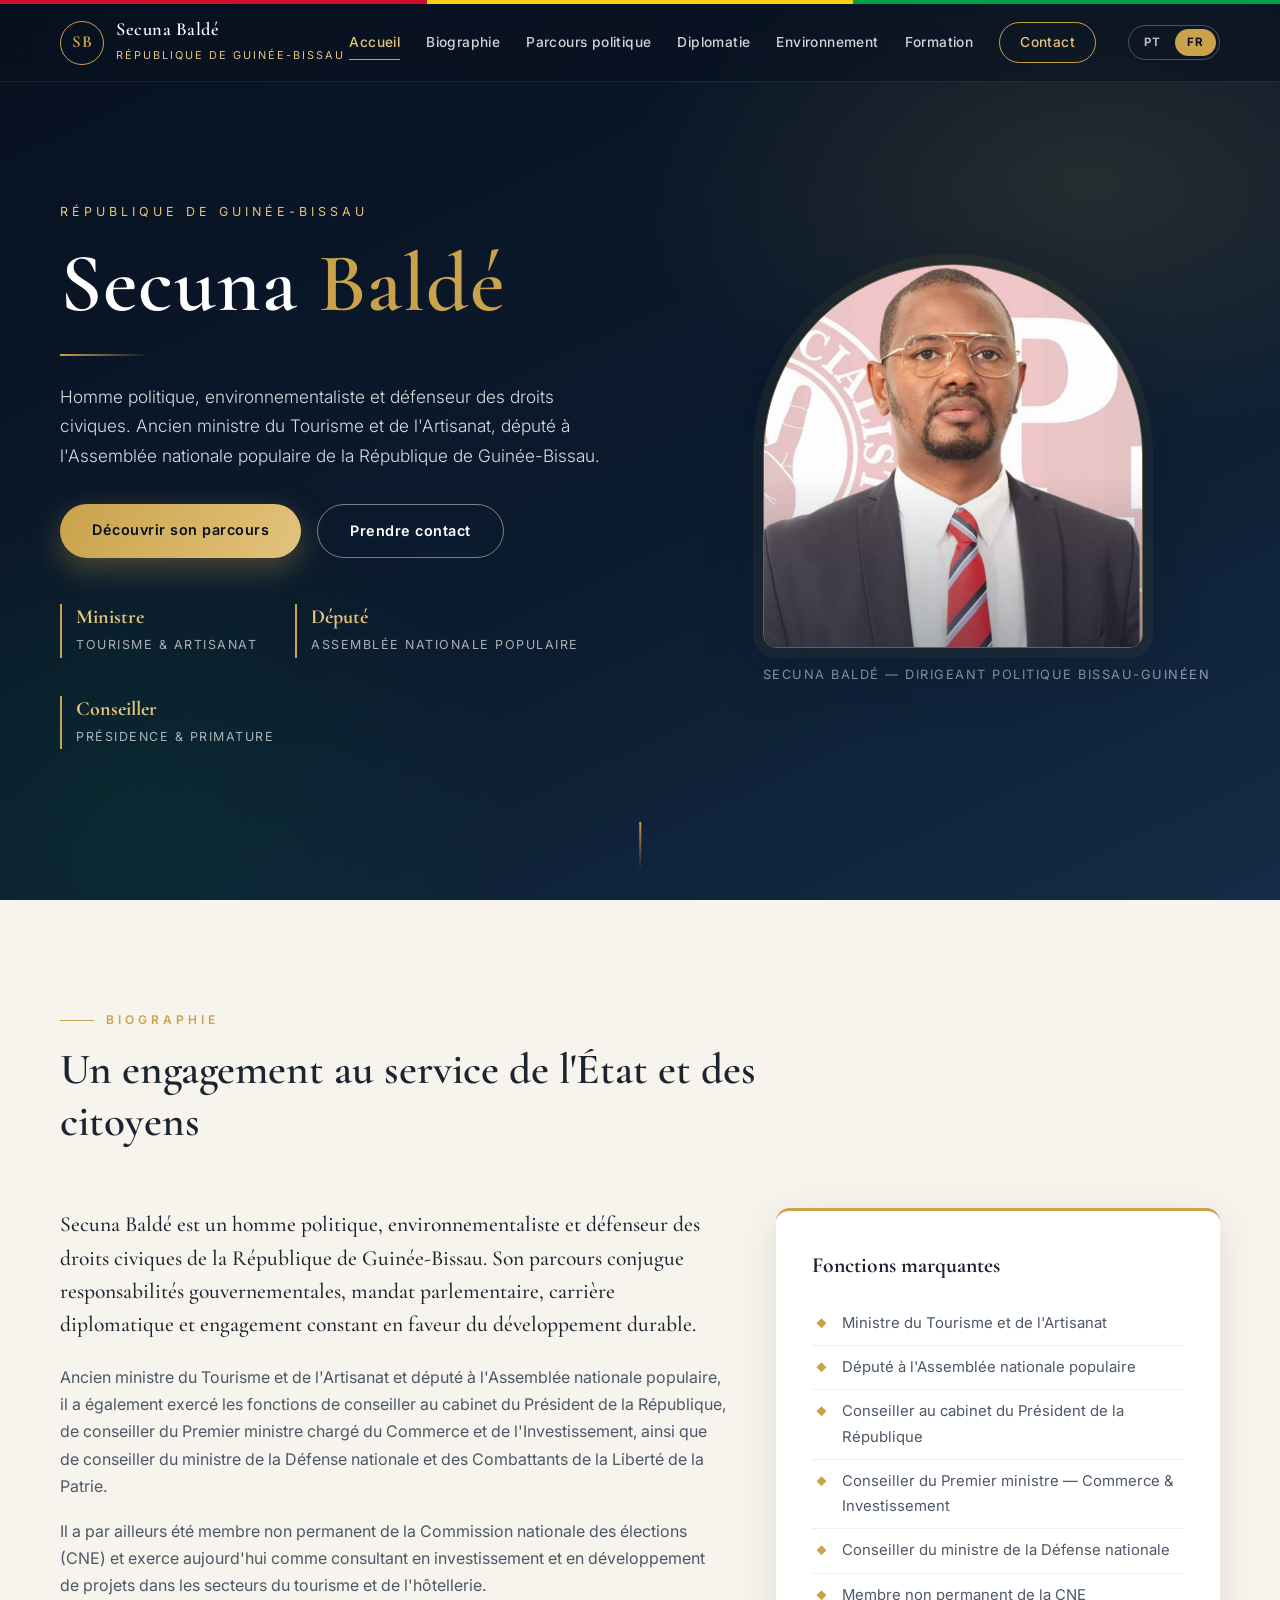
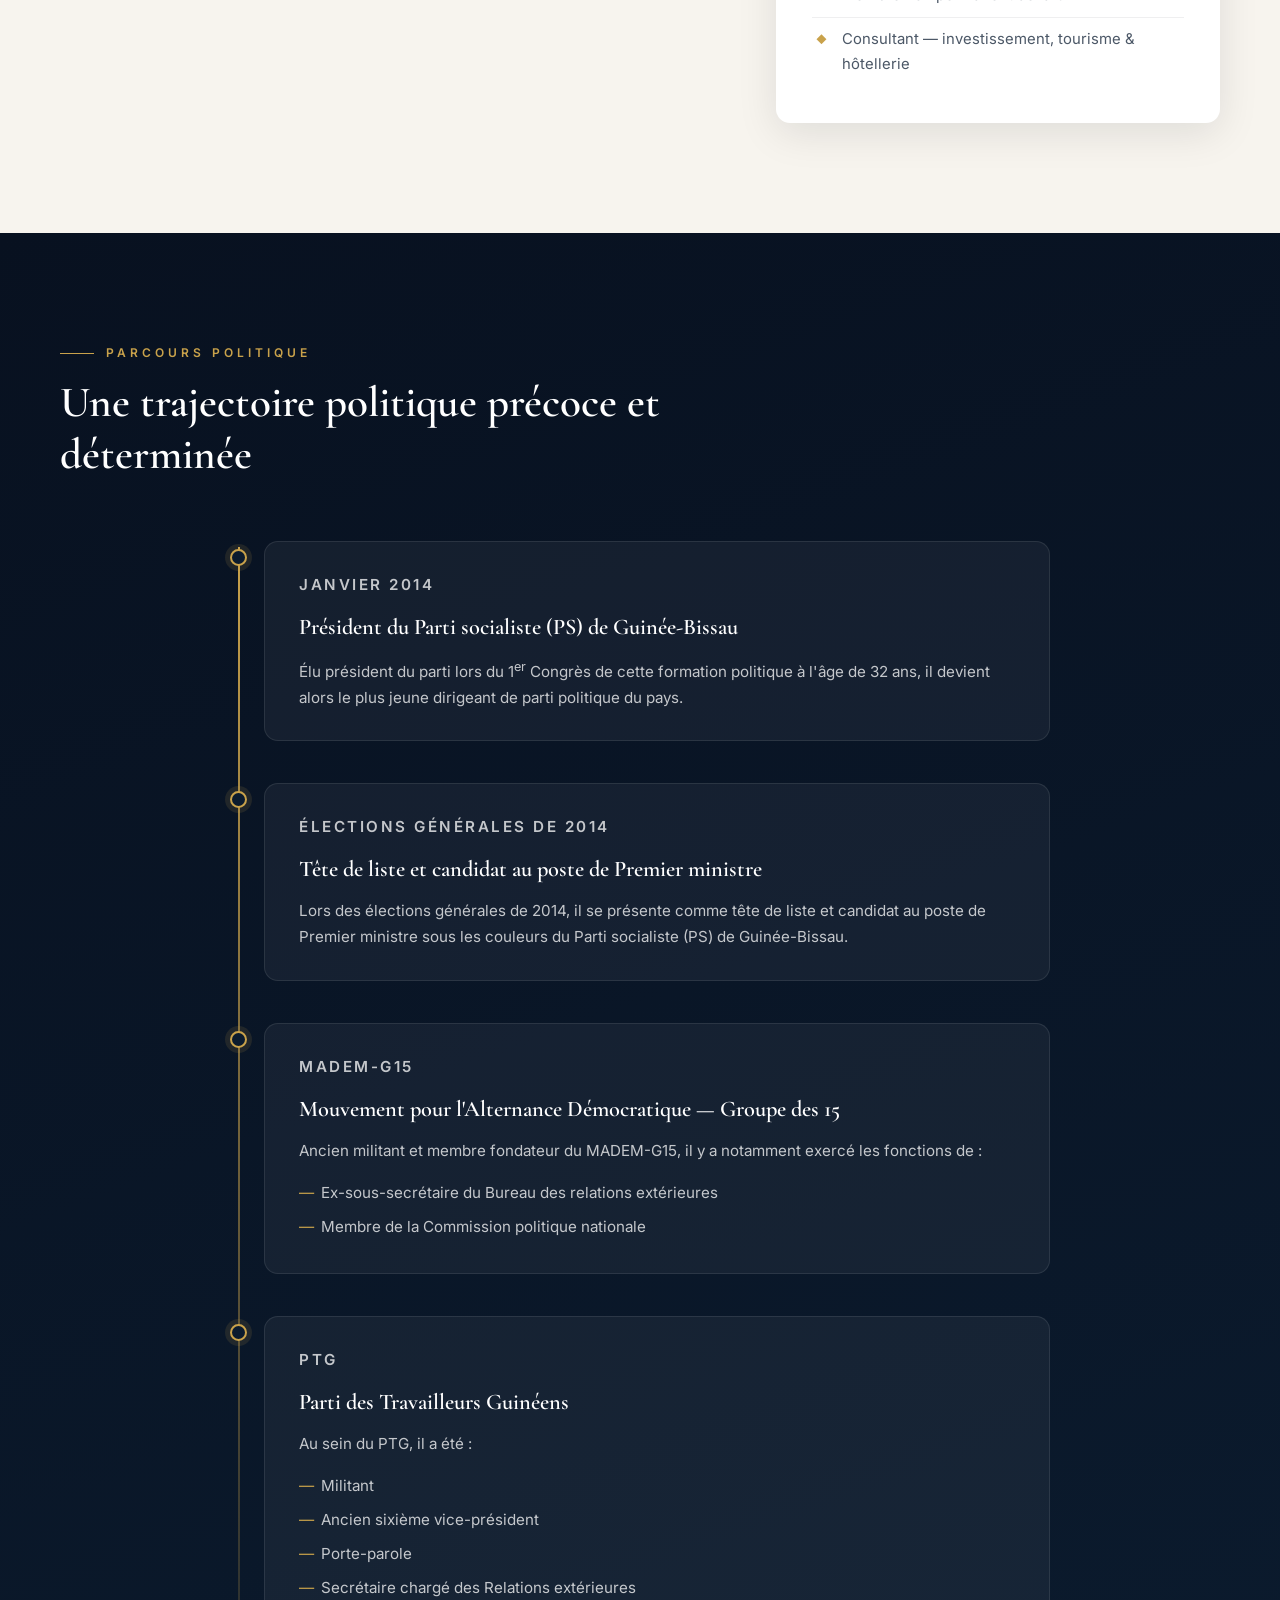
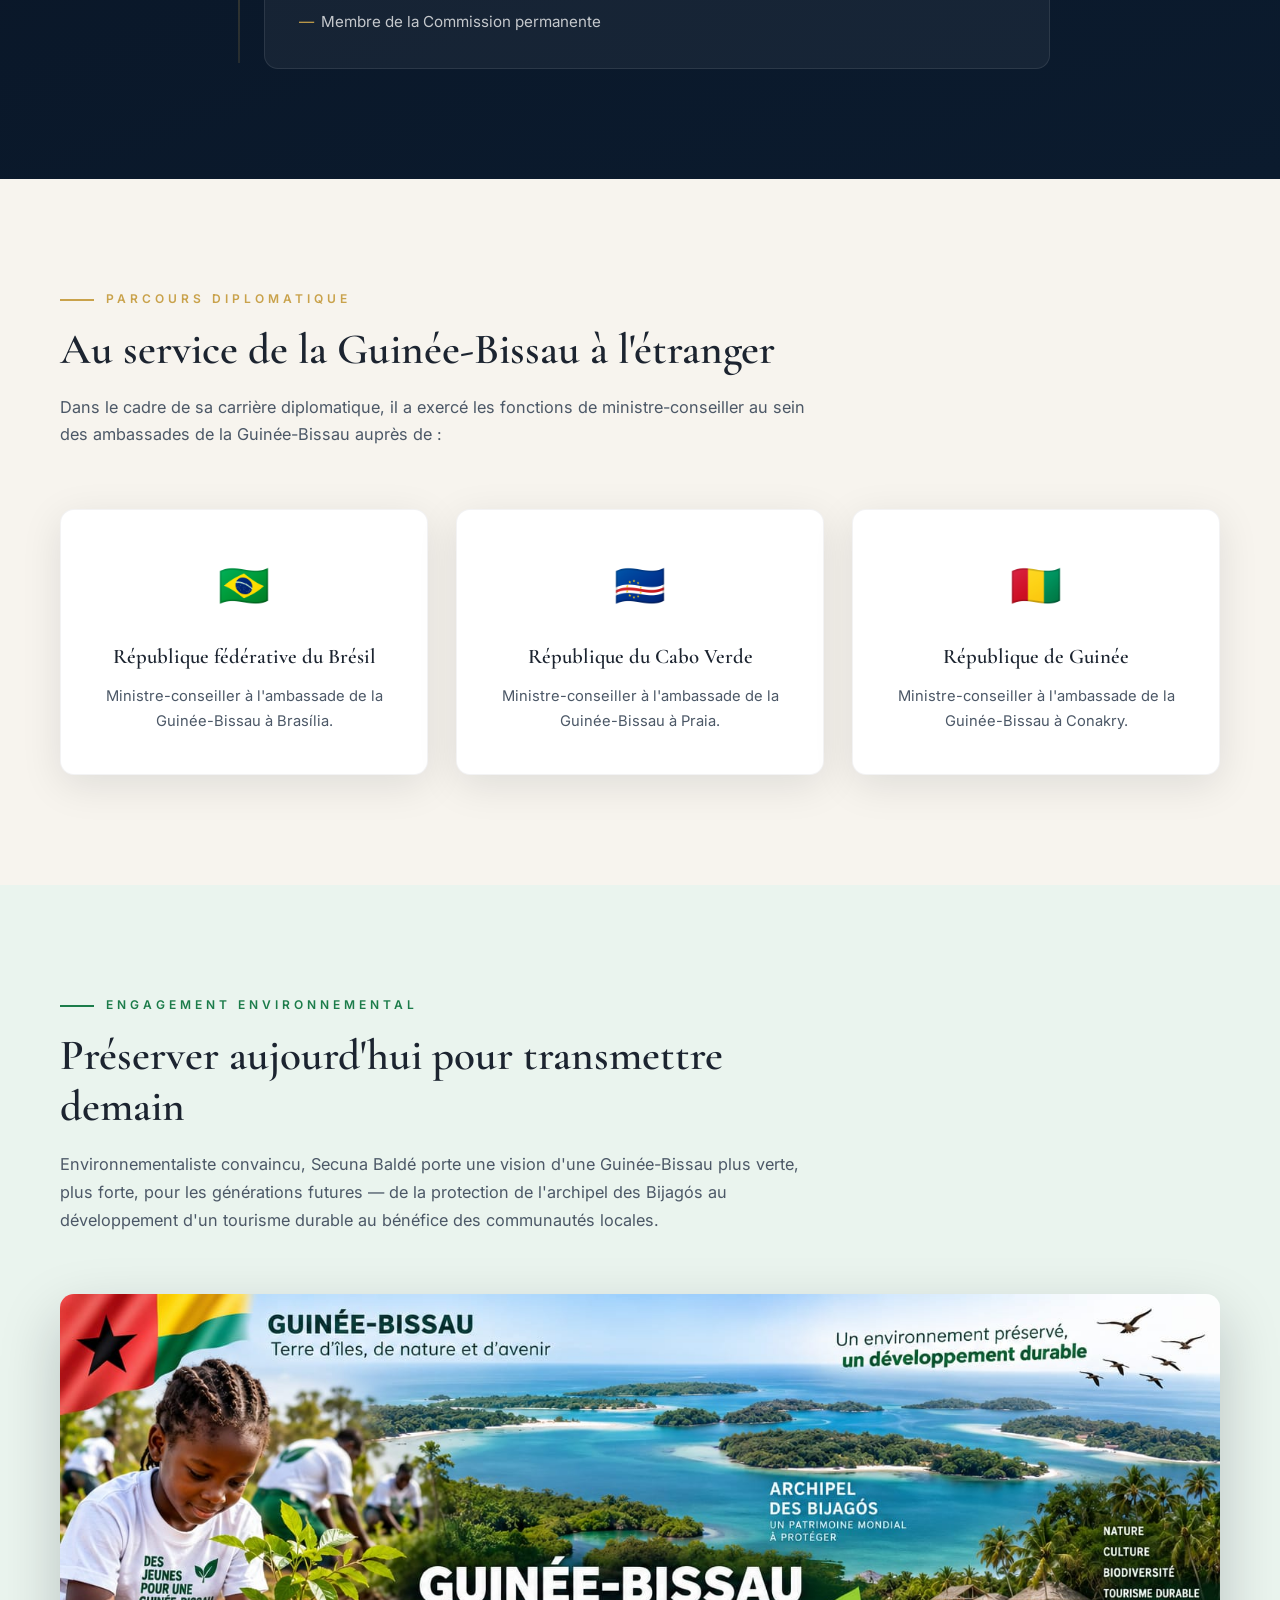
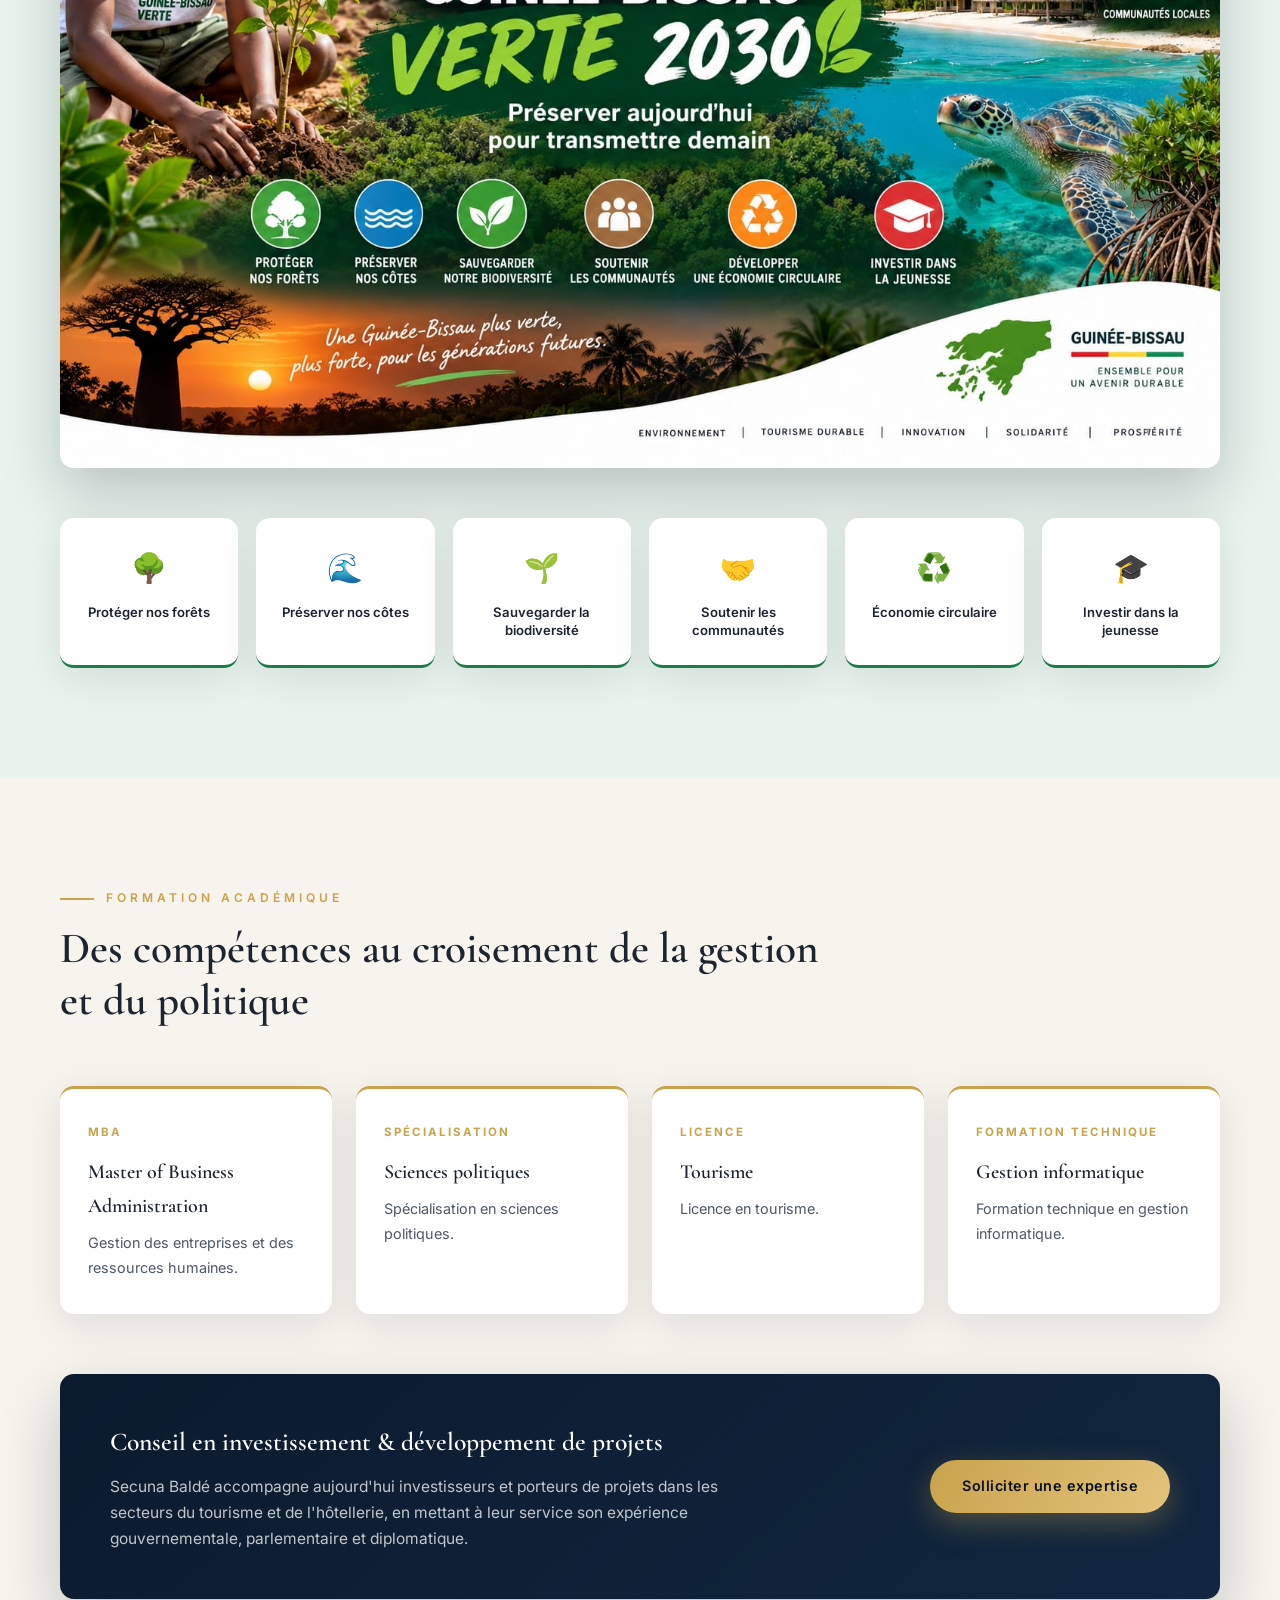
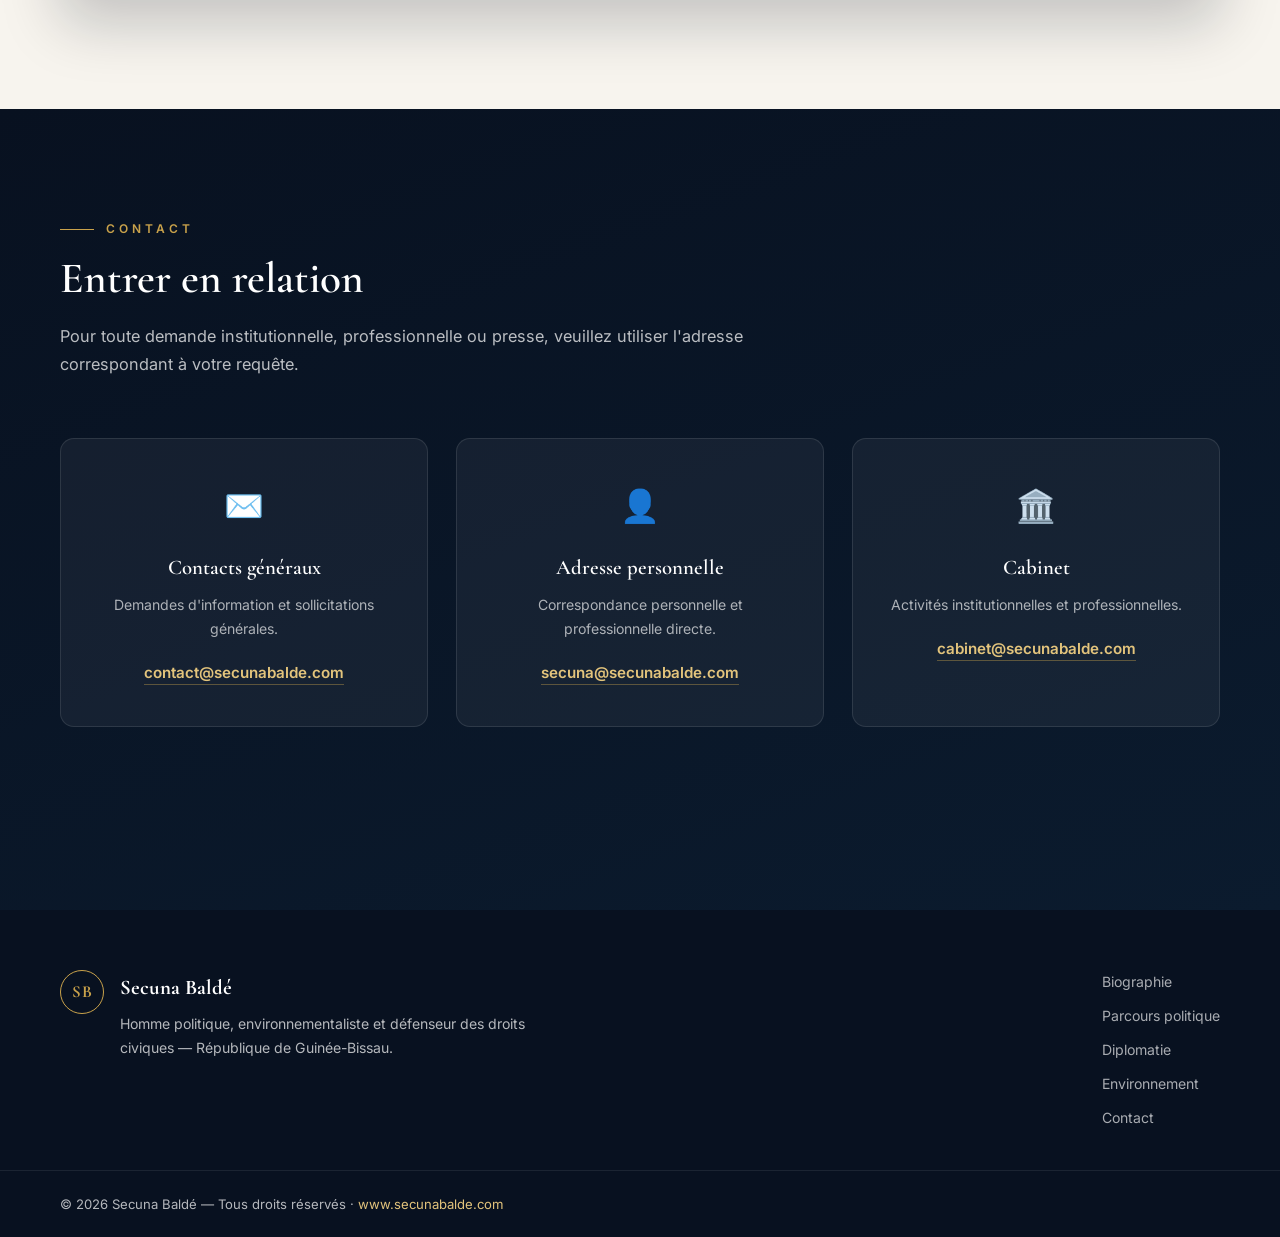
==== fr/index.html @ 12eecee9 "Version portugaise (langue principale) + selecteur de langue PT/FR - index.html : traduit en portuga" ====
<!DOCTYPE html>
<html lang="fr">
<head>
  <meta charset="UTF-8">
  <meta name="viewport" content="width=device-width, initial-scale=1.0">
  <title>Secuna Baldé — Homme d'État, Environnementaliste &amp; Défenseur des droits civiques</title>
  <meta name="description" content="Site officiel de Secuna Baldé — Ancien ministre du Tourisme et de l'Artisanat de la République de Guinée-Bissau, député à l'Assemblée nationale populaire, environnementaliste et consultant en investissement.">
  <meta property="og:title" content="Secuna Baldé — Site officiel">
  <meta property="og:description" content="Politique, environnementaliste et défenseur des droits civiques de la République de Guinée-Bissau.">
  <meta property="og:image" content="../assets/mr_balde.jpeg">
  <link rel="alternate" hreflang="pt" href="https://www.secunabalde.com/">
  <link rel="alternate" hreflang="fr" href="https://www.secunabalde.com/fr/">
  <link rel="preconnect" href="https://fonts.googleapis.com">
  <link rel="preconnect" href="https://fonts.gstatic.com" crossorigin>
  <link href="https://fonts.googleapis.com/css2?family=Cormorant+Garamond:ital,wght@0,400;0,500;0,600;0,700;1,400&family=Inter:wght@300;400;500;600;700&display=swap" rel="stylesheet">
  <link rel="stylesheet" href="../css/style.css">
  <link rel="icon" href="data:image/svg+xml,&lt;svg xmlns='http://www.w3.org/2000/svg' viewBox='0 0 100 100'&gt;&lt;text y='.9em' font-size='90'&gt;🇬🇼&lt;/text&gt;&lt;/svg&gt;">
</head>
<body>

  <!-- Barre drapeau Guinée-Bissau -->
  <div class="flag-bar" aria-hidden="true">
    <span class="flag-red"></span><span class="flag-yellow"></span><span class="flag-green"></span>
  </div>

  <!-- ===== NAVIGATION ===== -->
  <header class="site-header" id="siteHeader">
    <div class="container nav-inner">
      <a href="#accueil" class="brand">
        <span class="brand-initials">SB</span>
        <span class="brand-text">
          <strong>Secuna Baldé</strong>
          <small>République de Guinée-Bissau</small>
        </span>
      </a>
      <nav class="main-nav" id="mainNav" aria-label="Navigation principale">
        <a href="#accueil" class="nav-link active">Accueil</a>
        <a href="#biographie" class="nav-link">Biographie</a>
        <a href="#politique" class="nav-link">Parcours politique</a>
        <a href="#diplomatie" class="nav-link">Diplomatie</a>
        <a href="#environnement" class="nav-link">Environnement</a>
        <a href="#formation" class="nav-link">Formation</a>
        <a href="#contact" class="nav-link nav-cta">Contact</a>
        <div class="lang-switch" aria-label="Idioma / Langue">
          <a href="../index.html" lang="pt">PT</a>
          <a href="index.html" class="active" lang="fr">FR</a>
        </div>
      </nav>
      <button class="nav-toggle" id="navToggle" aria-label="Ouvrir le menu" aria-expanded="false">
        <span></span><span></span><span></span>
      </button>
    </div>
  </header>

  <main id="pageMain">

    <!-- ===== HERO ===== -->
    <section class="hero" id="accueil">
      <div class="hero-bg" aria-hidden="true"></div>
      <div class="container hero-inner">
        <div class="hero-text reveal">
          <p class="hero-kicker">République de Guinée-Bissau</p>
          <h1 class="hero-title">Secuna <span>Baldé</span></h1>
          <div class="hero-rule" aria-hidden="true"></div>
          <p class="hero-subtitle">
            Homme politique, environnementaliste et défenseur des droits civiques.
            Ancien ministre du Tourisme et de l'Artisanat, député à l'Assemblée
            nationale populaire de la République de Guinée-Bissau.
          </p>
          <div class="hero-actions">
            <a href="#biographie" class="btn btn-gold">Découvrir son parcours</a>
            <a href="#contact" class="btn btn-outline">Prendre contact</a>
          </div>
          <ul class="hero-highlights">
            <li><strong>Ministre</strong><span>Tourisme &amp; Artisanat</span></li>
            <li><strong>Député</strong><span>Assemblée nationale populaire</span></li>
            <li><strong>Conseiller</strong><span>Présidence &amp; Primature</span></li>
          </ul>
        </div>
        <figure class="hero-portrait reveal delay-2">
          <div class="portrait-frame">
            <img src="../assets/mr_balde.jpeg" alt="Portrait officiel de Secuna Baldé" loading="eager">
          </div>
          <figcaption>Secuna Baldé — Dirigeant politique bissau-guinéen</figcaption>
        </figure>
      </div>
      <a href="#biographie" class="scroll-hint" aria-label="Faire défiler vers le bas">
        <span class="scroll-hint-line"></span>
      </a>
    </section>

    <!-- ===== BIOGRAPHIE ===== -->
    <section class="section" id="biographie">
      <div class="container">
        <div class="section-head reveal">
          <p class="section-kicker">Biographie</p>
          <h2 class="section-title">Un engagement au service de l'État et des citoyens</h2>
        </div>
        <div class="bio-grid">
          <div class="bio-text reveal">
            <p class="lead">
              Secuna Baldé est un homme politique, environnementaliste et défenseur des
              droits civiques de la République de Guinée-Bissau. Son parcours conjugue
              responsabilités gouvernementales, mandat parlementaire, carrière diplomatique
              et engagement constant en faveur du développement durable.
            </p>
            <p>
              Ancien ministre du Tourisme et de l'Artisanat et député à l'Assemblée
              nationale populaire, il a également exercé les fonctions de conseiller au
              cabinet du Président de la République, de conseiller du Premier ministre
              chargé du Commerce et de l'Investissement, ainsi que de conseiller du
              ministre de la Défense nationale et des Combattants de la Liberté de la Patrie.
            </p>
            <p>
              Il a par ailleurs été membre non permanent de la Commission nationale des
              élections (CNE) et exerce aujourd'hui comme consultant en investissement et
              en développement de projets dans les secteurs du tourisme et de l'hôtellerie.
            </p>
          </div>
          <aside class="bio-card reveal delay-2">
            <h3>Fonctions marquantes</h3>
            <ul class="check-list">
              <li>Ministre du Tourisme et de l'Artisanat</li>
              <li>Député à l'Assemblée nationale populaire</li>
              <li>Conseiller au cabinet du Président de la République</li>
              <li>Conseiller du Premier ministre — Commerce &amp; Investissement</li>
              <li>Conseiller du ministre de la Défense nationale</li>
              <li>Membre non permanent de la CNE</li>
              <li>Consultant — investissement, tourisme &amp; hôtellerie</li>
            </ul>
          </aside>
        </div>
      </div>
    </section>

    <!-- ===== PARCOURS POLITIQUE ===== -->
    <section class="section section-dark" id="politique">
      <div class="container">
        <div class="section-head reveal">
          <p class="section-kicker">Parcours politique</p>
          <h2 class="section-title">Une trajectoire politique précoce et déterminée</h2>
        </div>

        <div class="timeline">
          <article class="timeline-item reveal">
            <div class="timeline-marker" aria-hidden="true"></div>
            <div class="timeline-card">
              <p class="timeline-date">Janvier 2014</p>
              <h3>Président du Parti socialiste (PS) de Guinée-Bissau</h3>
              <p>
                Élu président du parti lors du 1<sup>er</sup> Congrès de cette formation
                politique à l'âge de 32 ans, il devient alors le plus jeune dirigeant
                de parti politique du pays.
              </p>
            </div>
          </article>

          <article class="timeline-item reveal">
            <div class="timeline-marker" aria-hidden="true"></div>
            <div class="timeline-card">
              <p class="timeline-date">Élections générales de 2014</p>
              <h3>Tête de liste et candidat au poste de Premier ministre</h3>
              <p>
                Lors des élections générales de 2014, il se présente comme tête de liste
                et candidat au poste de Premier ministre sous les couleurs du Parti
                socialiste (PS) de Guinée-Bissau.
              </p>
            </div>
          </article>

          <article class="timeline-item reveal">
            <div class="timeline-marker" aria-hidden="true"></div>
            <div class="timeline-card">
              <p class="timeline-date">MADEM-G15</p>
              <h3>Mouvement pour l'Alternance Démocratique — Groupe des 15</h3>
              <p>Ancien militant et membre fondateur du MADEM-G15, il y a notamment exercé les fonctions de :</p>
              <ul class="dash-list">
                <li>Ex-sous-secrétaire du Bureau des relations extérieures</li>
                <li>Membre de la Commission politique nationale</li>
              </ul>
            </div>
          </article>

          <article class="timeline-item reveal">
            <div class="timeline-marker" aria-hidden="true"></div>
            <div class="timeline-card">
              <p class="timeline-date">PTG</p>
              <h3>Parti des Travailleurs Guinéens</h3>
              <p>Au sein du PTG, il a été :</p>
              <ul class="dash-list">
                <li>Militant</li>
                <li>Ancien sixième vice-président</li>
                <li>Porte-parole</li>
                <li>Secrétaire chargé des Relations extérieures</li>
                <li>Membre de la Commission permanente</li>
              </ul>
            </div>
          </article>
        </div>
      </div>
    </section>

    <!-- ===== DIPLOMATIE ===== -->
    <section class="section" id="diplomatie">
      <div class="container">
        <div class="section-head reveal">
          <p class="section-kicker">Parcours diplomatique</p>
          <h2 class="section-title">Au service de la Guinée-Bissau à l'étranger</h2>
          <p class="section-sub">
            Dans le cadre de sa carrière diplomatique, il a exercé les fonctions de
            ministre-conseiller au sein des ambassades de la Guinée-Bissau auprès de :
          </p>
        </div>
        <div class="cards-3">
          <article class="country-card reveal">
            <span class="country-flag" aria-hidden="true">🇧🇷</span>
            <h3>République fédérative du Brésil</h3>
            <p>Ministre-conseiller à l'ambassade de la Guinée-Bissau à Brasília.</p>
          </article>
          <article class="country-card reveal delay-1">
            <span class="country-flag" aria-hidden="true">🇨🇻</span>
            <h3>République du Cabo Verde</h3>
            <p>Ministre-conseiller à l'ambassade de la Guinée-Bissau à Praia.</p>
          </article>
          <article class="country-card reveal delay-2">
            <span class="country-flag" aria-hidden="true">🇬🇳</span>
            <h3>République de Guinée</h3>
            <p>Ministre-conseiller à l'ambassade de la Guinée-Bissau à Conakry.</p>
          </article>
        </div>
      </div>
    </section>

    <!-- ===== ENVIRONNEMENT ===== -->
    <section class="section section-green" id="environnement">
      <div class="container">
        <div class="section-head reveal">
          <p class="section-kicker section-kicker-green">Engagement environnemental</p>
          <h2 class="section-title">Préserver aujourd'hui pour transmettre demain</h2>
          <p class="section-sub">
            Environnementaliste convaincu, Secuna Baldé porte une vision d'une
            Guinée-Bissau plus verte, plus forte, pour les générations futures —
            de la protection de l'archipel des Bijagós au développement d'un
            tourisme durable au bénéfice des communautés locales.
          </p>
        </div>
        <figure class="env-visual reveal">
          <img src="../assets/environnement.jpeg" alt="Guinée-Bissau Verte 2030 — préserver aujourd'hui pour transmettre demain" loading="lazy">
        </figure>
        <div class="pillars">
          <div class="pillar reveal"><span aria-hidden="true">🌳</span><p>Protéger nos forêts</p></div>
          <div class="pillar reveal delay-1"><span aria-hidden="true">🌊</span><p>Préserver nos côtes</p></div>
          <div class="pillar reveal delay-2"><span aria-hidden="true">🌱</span><p>Sauvegarder la biodiversité</p></div>
          <div class="pillar reveal delay-3"><span aria-hidden="true">🤝</span><p>Soutenir les communautés</p></div>
          <div class="pillar reveal delay-4"><span aria-hidden="true">♻️</span><p>Économie circulaire</p></div>
          <div class="pillar reveal delay-5"><span aria-hidden="true">🎓</span><p>Investir dans la jeunesse</p></div>
        </div>
      </div>
    </section>

    <!-- ===== FORMATION & EXPERTISE ===== -->
    <section class="section" id="formation">
      <div class="container">
        <div class="section-head reveal">
          <p class="section-kicker">Formation académique</p>
          <h2 class="section-title">Des compétences au croisement de la gestion et du politique</h2>
        </div>
        <div class="cards-4">
          <article class="edu-card reveal">
            <p class="edu-level">MBA</p>
            <h3>Master of Business Administration</h3>
            <p>Gestion des entreprises et des ressources humaines.</p>
          </article>
          <article class="edu-card reveal delay-1">
            <p class="edu-level">Spécialisation</p>
            <h3>Sciences politiques</h3>
            <p>Spécialisation en sciences politiques.</p>
          </article>
          <article class="edu-card reveal delay-2">
            <p class="edu-level">Licence</p>
            <h3>Tourisme</h3>
            <p>Licence en tourisme.</p>
          </article>
          <article class="edu-card reveal delay-3">
            <p class="edu-level">Formation technique</p>
            <h3>Gestion informatique</h3>
            <p>Formation technique en gestion informatique.</p>
          </article>
        </div>

        <div class="consulting reveal">
          <div class="consulting-text">
            <h3>Conseil en investissement &amp; développement de projets</h3>
            <p>
              Secuna Baldé accompagne aujourd'hui investisseurs et porteurs de projets
              dans les secteurs du tourisme et de l'hôtellerie, en mettant à leur service
              son expérience gouvernementale, parlementaire et diplomatique.
            </p>
          </div>
          <a href="#contact" class="btn btn-gold">Solliciter une expertise</a>
        </div>
      </div>
    </section>

    <!-- ===== CONTACT ===== -->
    <section class="section section-dark" id="contact">
      <div class="container">
        <div class="section-head reveal">
          <p class="section-kicker">Contact</p>
          <h2 class="section-title">Entrer en relation</h2>
          <p class="section-sub">
            Pour toute demande institutionnelle, professionnelle ou presse,
            veuillez utiliser l'adresse correspondant à votre requête.
          </p>
        </div>
        <div class="cards-3">
          <article class="contact-card reveal">
            <span class="contact-icon" aria-hidden="true">✉️</span>
            <h3>Contacts généraux</h3>
            <p>Demandes d'information et sollicitations générales.</p>
            <a href="mailto:contact@secunabalde.com">contact@secunabalde.com</a>
          </article>
          <article class="contact-card reveal delay-1">
            <span class="contact-icon" aria-hidden="true">👤</span>
            <h3>Adresse personnelle</h3>
            <p>Correspondance personnelle et professionnelle directe.</p>
            <a href="mailto:secuna@secunabalde.com">secuna@secunabalde.com</a>
          </article>
          <article class="contact-card reveal delay-2">
            <span class="contact-icon" aria-hidden="true">🏛️</span>
            <h3>Cabinet</h3>
            <p>Activités institutionnelles et professionnelles.</p>
            <a href="mailto:cabinet@secunabalde.com">cabinet@secunabalde.com</a>
          </article>
        </div>
        <p class="contact-site reveal">
          Site officiel : <a href="https://www.secunabalde.com">www.secunabalde.com</a>
        </p>
      </div>
    </section>

  </main>

  <!-- ===== FOOTER ===== -->
  <footer class="site-footer" id="pageFooter">
    <div class="container footer-inner">
      <div class="footer-brand">
        <span class="brand-initials">SB</span>
        <div>
          <strong>Secuna Baldé</strong>
          <p>Homme politique, environnementaliste et défenseur des droits civiques — République de Guinée-Bissau.</p>
        </div>
      </div>
      <nav class="footer-nav" aria-label="Navigation de pied de page">
        <a href="#biographie">Biographie</a>
        <a href="#politique">Parcours politique</a>
        <a href="#diplomatie">Diplomatie</a>
        <a href="#environnement">Environnement</a>
        <a href="#contact">Contact</a>
      </nav>
    </div>
    <div class="footer-bottom">
      <div class="container">
        <p>© <span id="year"></span> Secuna Baldé — Tous droits réservés · <a href="https://www.secunabalde.com">www.secunabalde.com</a></p>
      </div>
    </div>
  </footer>

  <script>window.SB_BASE = '../';</script>
  <script src="../js/editor.js"></script>
  <script src="../js/main.js"></script>
</body>
</html>
---- css/style.css ----
/* =====================================================
   Secuna Baldé — Site officiel
   Design premium institutionnel
   ===================================================== */

:root {
  --navy-900: #081120;
  --navy-800: #0b1b2e;
  --navy-700: #11263f;
  --gold: #c9a24b;
  --gold-light: #e3c47c;
  --ivory: #f7f4ee;
  --white: #ffffff;
  --ink: #1c2430;
  --ink-soft: #4c5867;
  --green: #1c7c4a;
  --green-soft: #eaf4ee;
  --red-flag: #ce1126;
  --yellow-flag: #fcd116;
  --green-flag: #009e49;
  --radius: 14px;
  --shadow-soft: 0 10px 40px rgba(8, 17, 32, 0.10);
  --shadow-strong: 0 24px 60px rgba(8, 17, 32, 0.22);
  --font-serif: "Cormorant Garamond", Georgia, serif;
  --font-sans: "Inter", "Segoe UI", Arial, sans-serif;
}

* { margin: 0; padding: 0; box-sizing: border-box; }

html { scroll-behavior: smooth; }

body {
  font-family: var(--font-sans);
  color: var(--ink);
  background: var(--ivory);
  line-height: 1.7;
  font-size: 16px;
  -webkit-font-smoothing: antialiased;
}

img { max-width: 100%; display: block; }

.container {
  width: min(1160px, 92%);
  margin-inline: auto;
}

/* ---------- Barre drapeau ---------- */
.flag-bar {
  position: fixed;
  top: 0; left: 0; right: 0;
  height: 4px;
  display: flex;
  z-index: 1001;
}
.flag-bar span { flex: 1; }
.flag-red { background: var(--red-flag); }
.flag-yellow { background: var(--yellow-flag); }
.flag-green { background: var(--green-flag); }

/* ---------- Header / Navigation ---------- */
.site-header {
  position: fixed;
  top: 4px; left: 0; right: 0;
  z-index: 1000;
  background: rgba(8, 17, 32, 0.55);
  backdrop-filter: blur(14px);
  -webkit-backdrop-filter: blur(14px);
  border-bottom: 1px solid rgba(255, 255, 255, 0.08);
  transition: background 0.35s ease, box-shadow 0.35s ease;
}
.site-header.scrolled {
  background: rgba(8, 17, 32, 0.92);
  box-shadow: 0 8px 30px rgba(0, 0, 0, 0.25);
}

.nav-inner {
  display: flex;
  align-items: center;
  justify-content: space-between;
  padding-block: 14px;
}

.brand {
  display: flex;
  align-items: center;
  gap: 12px;
  text-decoration: none;
}
.brand-initials {
  display: grid;
  place-items: center;
  width: 44px; height: 44px;
  border: 1.5px solid var(--gold);
  border-radius: 50%;
  color: var(--gold);
  font-family: var(--font-serif);
  font-weight: 700;
  font-size: 1.05rem;
  letter-spacing: 1px;
  flex-shrink: 0;
}
.brand-text strong {
  display: block;
  color: var(--white);
  font-family: var(--font-serif);
  font-size: 1.15rem;
  font-weight: 600;
  letter-spacing: 0.5px;
  line-height: 1.2;
}
.brand-text small {
  color: var(--gold-light);
  font-size: 0.68rem;
  text-transform: uppercase;
  letter-spacing: 2px;
}

.main-nav {
  display: flex;
  align-items: center;
  gap: 26px;
}
.nav-link {
  color: rgba(255, 255, 255, 0.82);
  text-decoration: none;
  font-size: 0.86rem;
  font-weight: 500;
  letter-spacing: 0.4px;
  position: relative;
  padding-block: 6px;
  transition: color 0.25s ease;
}
.nav-link::after {
  content: "";
  position: absolute;
  left: 0; bottom: 0;
  width: 0; height: 1.5px;
  background: var(--gold);
  transition: width 0.3s ease;
}
.nav-link:hover, .nav-link.active { color: var(--gold-light); }
.nav-link:hover::after, .nav-link.active::after { width: 100%; }

.nav-cta {
  border: 1px solid var(--gold);
  border-radius: 999px;
  padding: 8px 20px;
  color: var(--gold-light);
}
.nav-cta::after { display: none; }
.nav-cta:hover { background: var(--gold); color: var(--navy-900); }

.lang-switch {
  display: flex;
  gap: 2px;
  border: 1px solid rgba(255, 255, 255, 0.25);
  border-radius: 999px;
  padding: 3px;
  margin-left: 6px;
}
.lang-switch a {
  padding: 4px 12px;
  border-radius: 999px;
  font-size: 0.72rem;
  font-weight: 700;
  letter-spacing: 1px;
  text-decoration: none;
  color: rgba(255, 255, 255, 0.7);
  transition: color 0.25s ease, background 0.25s ease;
}
.lang-switch a.active { background: var(--gold); color: var(--navy-900); }
.lang-switch a:not(.active):hover { color: var(--gold-light); }

.nav-toggle {
  display: none;
  flex-direction: column;
  gap: 5px;
  background: none;
  border: none;
  cursor: pointer;
  padding: 8px;
}
.nav-toggle span {
  width: 26px; height: 2px;
  background: var(--white);
  transition: transform 0.3s ease, opacity 0.3s ease;
}
.nav-toggle.open span:nth-child(1) { transform: translateY(7px) rotate(45deg); }
.nav-toggle.open span:nth-child(2) { opacity: 0; }
.nav-toggle.open span:nth-child(3) { transform: translateY(-7px) rotate(-45deg); }

/* ---------- Hero ---------- */
.hero {
  position: relative;
  min-height: 100vh;
  display: flex;
  align-items: center;
  background: linear-gradient(155deg, var(--navy-900) 0%, var(--navy-800) 55%, #142c47 100%);
  color: var(--white);
  overflow: hidden;
  padding: 140px 0 90px;
}
.hero-bg {
  position: absolute;
  inset: 0;
  background:
    radial-gradient(ellipse 60% 50% at 85% 20%, rgba(201, 162, 75, 0.14), transparent 60%),
    radial-gradient(ellipse 50% 60% at 10% 90%, rgba(0, 158, 73, 0.10), transparent 60%);
  pointer-events: none;
}

.hero-inner {
  position: relative;
  display: grid;
  grid-template-columns: 1.15fr 0.85fr;
  gap: 60px;
  align-items: center;
}

.hero-kicker {
  text-transform: uppercase;
  letter-spacing: 4px;
  font-size: 0.78rem;
  color: var(--gold-light);
  margin-bottom: 18px;
}
.hero-title {
  font-family: var(--font-serif);
  font-size: clamp(3rem, 7vw, 5.2rem);
  font-weight: 600;
  line-height: 1.05;
  letter-spacing: 1px;
}
.hero-title span { color: var(--gold); }

.hero-rule {
  width: 90px; height: 2px;
  background: linear-gradient(90deg, var(--gold), transparent);
  margin: 26px 0;
}

.hero-subtitle {
  font-size: 1.08rem;
  font-weight: 300;
  color: rgba(255, 255, 255, 0.85);
  max-width: 560px;
  margin-bottom: 34px;
}

.hero-actions { display: flex; gap: 16px; flex-wrap: wrap; margin-bottom: 46px; }

.btn {
  display: inline-block;
  padding: 14px 32px;
  border-radius: 999px;
  text-decoration: none;
  font-weight: 600;
  font-size: 0.9rem;
  letter-spacing: 0.5px;
  transition: transform 0.25s ease, box-shadow 0.25s ease, background 0.25s ease, color 0.25s ease;
}
.btn-gold {
  background: linear-gradient(120deg, var(--gold), var(--gold-light));
  color: var(--navy-900);
  box-shadow: 0 10px 30px rgba(201, 162, 75, 0.35);
}
.btn-gold:hover { transform: translateY(-3px); box-shadow: 0 16px 38px rgba(201, 162, 75, 0.45); }
.btn-outline {
  border: 1px solid rgba(255, 255, 255, 0.45);
  color: var(--white);
}
.btn-outline:hover { border-color: var(--gold); color: var(--gold-light); transform: translateY(-3px); }

.hero-highlights {
  list-style: none;
  display: flex;
  gap: 38px;
  flex-wrap: wrap;
}
.hero-highlights li {
  border-left: 2px solid var(--gold);
  padding-left: 14px;
}
.hero-highlights strong {
  display: block;
  font-family: var(--font-serif);
  font-size: 1.25rem;
  color: var(--gold-light);
  line-height: 1.3;
}
.hero-highlights span {
  font-size: 0.78rem;
  text-transform: uppercase;
  letter-spacing: 1.5px;
  color: rgba(255, 255, 255, 0.65);
}

.hero-portrait { justify-self: center; text-align: center; }
.portrait-frame {
  position: relative;
  width: min(380px, 80vw);
  border-radius: 200px 200px var(--radius) var(--radius);
  overflow: hidden;
  border: 1px solid rgba(201, 162, 75, 0.5);
  box-shadow: var(--shadow-strong), 0 0 0 10px rgba(201, 162, 75, 0.07);
}
.portrait-frame::after {
  content: "";
  position: absolute;
  inset: 0;
  background: linear-gradient(to top, rgba(8, 17, 32, 0.35), transparent 45%);
}
.portrait-frame img { width: 100%; height: auto; }
.hero-portrait figcaption {
  margin-top: 16px;
  font-size: 0.8rem;
  letter-spacing: 1.5px;
  text-transform: uppercase;
  color: rgba(255, 255, 255, 0.55);
}

.scroll-hint {
  position: absolute;
  bottom: 30px; left: 50%;
  transform: translateX(-50%);
}
.scroll-hint-line {
  display: block;
  width: 1.5px; height: 48px;
  background: linear-gradient(to bottom, var(--gold), transparent);
  animation: scrollPulse 2s ease-in-out infinite;
}
@keyframes scrollPulse {
  0%, 100% { opacity: 0.35; transform: scaleY(0.7); transform-origin: top; }
  50% { opacity: 1; transform: scaleY(1); }
}

/* ---------- Sections génériques ---------- */
.section { padding: 110px 0; }

.section-head { max-width: 760px; margin-bottom: 60px; }
.section-kicker {
  text-transform: uppercase;
  letter-spacing: 4px;
  font-size: 0.75rem;
  font-weight: 600;
  color: var(--gold);
  margin-bottom: 14px;
}
.section-kicker::before {
  content: "";
  display: inline-block;
  width: 34px; height: 1.5px;
  background: var(--gold);
  vertical-align: middle;
  margin-right: 12px;
}
.section-kicker-green { color: var(--green); }
.section-kicker-green::before { background: var(--green); }

.section-title {
  font-family: var(--font-serif);
  font-size: clamp(1.9rem, 4vw, 2.7rem);
  font-weight: 600;
  line-height: 1.2;
  color: var(--ink);
}
.section-sub {
  margin-top: 18px;
  color: var(--ink-soft);
  font-size: 1.02rem;
}

.section-dark {
  background: linear-gradient(160deg, var(--navy-900), var(--navy-800));
  color: var(--white);
}
.section-dark .section-title { color: var(--white); }
.section-dark .section-sub { color: rgba(255, 255, 255, 0.72); }

/* ---------- Biographie ---------- */
.bio-grid {
  display: grid;
  grid-template-columns: 1.5fr 1fr;
  gap: 50px;
  align-items: start;
}
.bio-text .lead {
  font-family: var(--font-serif);
  font-size: 1.35rem;
  font-weight: 500;
  line-height: 1.55;
  color: var(--ink);
  margin-bottom: 22px;
}
.bio-text p:not(.lead) { color: var(--ink-soft); margin-bottom: 18px; }

.bio-card {
  background: var(--white);
  border-radius: var(--radius);
  padding: 36px;
  box-shadow: var(--shadow-soft);
  border-top: 3px solid var(--gold);
}
.bio-card h3 {
  font-family: var(--font-serif);
  font-size: 1.35rem;
  margin-bottom: 18px;
}
.check-list { list-style: none; }
.check-list li {
  position: relative;
  padding: 9px 0 9px 30px;
  font-size: 0.93rem;
  color: var(--ink-soft);
  border-bottom: 1px solid rgba(28, 36, 48, 0.07);
}
.check-list li:last-child { border-bottom: none; }
.check-list li::before {
  content: "◆";
  position: absolute;
  left: 4px;
  color: var(--gold);
  font-size: 0.65rem;
  top: 13px;
}

/* ---------- Timeline politique ---------- */
.timeline {
  position: relative;
  max-width: 820px;
  margin-inline: auto;
  padding-left: 34px;
}
.timeline::before {
  content: "";
  position: absolute;
  left: 8px; top: 6px; bottom: 6px;
  width: 1.5px;
  background: linear-gradient(to bottom, var(--gold), rgba(201, 162, 75, 0.15));
}
.timeline-item { position: relative; margin-bottom: 42px; }
.timeline-item:last-child { margin-bottom: 0; }
.timeline-marker {
  position: absolute;
  left: -34px; top: 8px;
  width: 17px; height: 17px;
  border-radius: 50%;
  background: var(--navy-800);
  border: 2.5px solid var(--gold);
  box-shadow: 0 0 0 5px rgba(201, 162, 75, 0.12);
}
.timeline-card {
  background: rgba(255, 255, 255, 0.05);
  border: 1px solid rgba(255, 255, 255, 0.09);
  border-radius: var(--radius);
  padding: 30px 34px;
  transition: transform 0.3s ease, border-color 0.3s ease, background 0.3s ease;
}
.timeline-card:hover {
  transform: translateX(6px);
  border-color: rgba(201, 162, 75, 0.45);
  background: rgba(255, 255, 255, 0.07);
}
.timeline-date {
  font-size: 0.75rem;
  text-transform: uppercase;
  letter-spacing: 2.5px;
  color: var(--gold-light);
  margin-bottom: 10px;
  font-weight: 600;
}
.timeline-card h3 {
  font-family: var(--font-serif);
  font-size: 1.4rem;
  font-weight: 600;
  margin-bottom: 10px;
  color: var(--white);
}
.timeline-card p { color: rgba(255, 255, 255, 0.75); font-size: 0.95rem; }
.dash-list { list-style: none; margin-top: 12px; }
.dash-list li {
  position: relative;
  padding: 4px 0 4px 22px;
  color: rgba(255, 255, 255, 0.75);
  font-size: 0.95rem;
}
.dash-list li::before {
  content: "—";
  position: absolute;
  left: 0;
  color: var(--gold);
}

/* ---------- Cartes diplomatie / contact ---------- */
.cards-3 {
  display: grid;
  grid-template-columns: repeat(3, 1fr);
  gap: 28px;
}

.country-card {
  background: var(--white);
  border-radius: var(--radius);
  padding: 40px 32px;
  text-align: center;
  box-shadow: var(--shadow-soft);
  border: 1px solid rgba(28, 36, 48, 0.05);
  transition: transform 0.3s ease, box-shadow 0.3s ease;
}
.country-card:hover { transform: translateY(-8px); box-shadow: var(--shadow-strong); }
.country-flag { font-size: 2.6rem; display: block; margin-bottom: 18px; }
.country-card h3 {
  font-family: var(--font-serif);
  font-size: 1.3rem;
  font-weight: 600;
  margin-bottom: 10px;
}
.country-card p { color: var(--ink-soft); font-size: 0.92rem; }

/* ---------- Environnement ---------- */
.section-green { background: var(--green-soft); }

.env-visual {
  border-radius: var(--radius);
  overflow: hidden;
  box-shadow: var(--shadow-strong);
  margin-bottom: 50px;
}
.env-visual img { width: 100%; }

.pillars {
  display: grid;
  grid-template-columns: repeat(6, 1fr);
  gap: 18px;
}
.pillar {
  background: var(--white);
  border-radius: var(--radius);
  padding: 26px 14px;
  text-align: center;
  box-shadow: var(--shadow-soft);
  border-bottom: 3px solid var(--green);
  transition: transform 0.3s ease;
}
.pillar:hover { transform: translateY(-6px); }
.pillar span { font-size: 1.8rem; display: block; margin-bottom: 10px; }
.pillar p { font-size: 0.82rem; font-weight: 600; color: var(--ink); line-height: 1.4; }

/* ---------- Formation ---------- */
.cards-4 {
  display: grid;
  grid-template-columns: repeat(4, 1fr);
  gap: 24px;
  margin-bottom: 60px;
}
.edu-card {
  background: var(--white);
  border-radius: var(--radius);
  padding: 34px 28px;
  box-shadow: var(--shadow-soft);
  border-top: 3px solid var(--gold);
  transition: transform 0.3s ease, box-shadow 0.3s ease;
}
.edu-card:hover { transform: translateY(-8px); box-shadow: var(--shadow-strong); }
.edu-level {
  font-size: 0.72rem;
  text-transform: uppercase;
  letter-spacing: 2px;
  font-weight: 700;
  color: var(--gold);
  margin-bottom: 12px;
}
.edu-card h3 {
  font-family: var(--font-serif);
  font-size: 1.25rem;
  font-weight: 600;
  margin-bottom: 8px;
}
.edu-card p:last-child { color: var(--ink-soft); font-size: 0.9rem; }

.consulting {
  display: flex;
  align-items: center;
  justify-content: space-between;
  gap: 40px;
  background: linear-gradient(140deg, var(--navy-800), var(--navy-700));
  border-radius: var(--radius);
  padding: 46px 50px;
  color: var(--white);
  box-shadow: var(--shadow-strong);
}
.consulting h3 {
  font-family: var(--font-serif);
  font-size: 1.6rem;
  font-weight: 600;
  margin-bottom: 10px;
}
.consulting p { color: rgba(255, 255, 255, 0.75); max-width: 620px; font-size: 0.97rem; }
.consulting .btn { flex-shrink: 0; }

/* ---------- Contact ---------- */
.contact-card {
  background: rgba(255, 255, 255, 0.05);
  border: 1px solid rgba(255, 255, 255, 0.1);
  border-radius: var(--radius);
  padding: 40px 32px;
  text-align: center;
  transition: transform 0.3s ease, border-color 0.3s ease;
}
.contact-card:hover { transform: translateY(-8px); border-color: rgba(201, 162, 75, 0.5); }
.contact-icon { font-size: 2rem; display: block; margin-bottom: 16px; }
.contact-card h3 {
  font-family: var(--font-serif);
  font-size: 1.3rem;
  font-weight: 600;
  margin-bottom: 8px;
  color: var(--white);
}
.contact-card p { color: rgba(255, 255, 255, 0.65); font-size: 0.88rem; margin-bottom: 18px; }
.contact-card a {
  color: var(--gold-light);
  text-decoration: none;
  font-weight: 600;
  font-size: 0.95rem;
  border-bottom: 1px solid rgba(201, 162, 75, 0.4);
  padding-bottom: 2px;
  transition: color 0.25s ease, border-color 0.25s ease;
}
.contact-card a:hover { color: var(--gold); border-color: var(--gold); }

.contact-site {
  text-align: center;
  margin-top: 46px;
  color: rgba(255, 255, 255, 0.7);
}
.contact-site a { color: var(--gold-light); text-decoration: none; font-weight: 600; }
.contact-site a:hover { text-decoration: underline; }

/* ---------- Sections personnalisées (mode édition) ---------- */
.custom-content p {
  color: var(--ink-soft);
  max-width: 760px;
  margin-bottom: 16px;
}
.section-dark .custom-content p { color: rgba(255, 255, 255, 0.75); }

.custom-figure {
  border-radius: var(--radius);
  overflow: hidden;
  box-shadow: var(--shadow-soft);
  margin-bottom: 28px;
  max-width: 860px;
}
.custom-figure img { width: 100%; }

.gallery-grid {
  display: grid;
  grid-template-columns: repeat(3, 1fr);
  gap: 18px;
  margin-bottom: 24px;
}
.gallery-grid img {
  width: 100%;
  height: 260px;
  object-fit: cover;
  border-radius: var(--radius);
  box-shadow: var(--shadow-soft);
  transition: transform 0.3s ease, box-shadow 0.3s ease;
}
.gallery-grid img:hover { transform: scale(1.02); box-shadow: var(--shadow-strong); }

@media (max-width: 880px) {
  .gallery-grid { grid-template-columns: repeat(2, 1fr); }
}
@media (max-width: 560px) {
  .gallery-grid { grid-template-columns: 1fr; }
  .gallery-grid img { height: 220px; }
}

/* ---------- Footer ---------- */
.site-footer {
  background: var(--navy-900);
  color: rgba(255, 255, 255, 0.7);
}
.footer-inner {
  display: flex;
  justify-content: space-between;
  align-items: flex-start;
  gap: 40px;
  padding: 60px 0 40px;
  flex-wrap: wrap;
}
.footer-brand {
  display: flex;
  gap: 16px;
  align-items: flex-start;
  max-width: 480px;
}
.footer-brand strong {
  display: block;
  color: var(--white);
  font-family: var(--font-serif);
  font-size: 1.3rem;
  margin-bottom: 6px;
}
.footer-brand p { font-size: 0.88rem; }
.footer-nav { display: flex; flex-direction: column; gap: 10px; }
.footer-nav a {
  color: rgba(255, 255, 255, 0.65);
  text-decoration: none;
  font-size: 0.88rem;
  transition: color 0.25s ease;
}
.footer-nav a:hover { color: var(--gold-light); }

.footer-bottom {
  border-top: 1px solid rgba(255, 255, 255, 0.08);
  padding: 22px 0;
  font-size: 0.82rem;
}
.footer-bottom a { color: var(--gold-light); text-decoration: none; }

/* ---------- Animations reveal ---------- */
.reveal {
  opacity: 0;
  transform: translateY(28px);
  transition: opacity 0.8s ease, transform 0.8s ease;
}
.reveal.visible { opacity: 1; transform: translateY(0); }
.delay-1 { transition-delay: 0.1s; }
.delay-2 { transition-delay: 0.2s; }
.delay-3 { transition-delay: 0.3s; }
.delay-4 { transition-delay: 0.4s; }
.delay-5 { transition-delay: 0.5s; }

@media (prefers-reduced-motion: reduce) {
  html { scroll-behavior: auto; }
  .reveal { opacity: 1; transform: none; transition: none; }
  .scroll-hint-line { animation: none; }
}

/* ---------- Responsive ---------- */
@media (max-width: 1024px) {
  .pillars { grid-template-columns: repeat(3, 1fr); }
  .cards-4 { grid-template-columns: repeat(2, 1fr); }
}

@media (max-width: 880px) {
  .hero { padding-top: 120px; }
  .hero-inner { grid-template-columns: 1fr; gap: 50px; }
  .hero-portrait { order: -1; }
  .portrait-frame { width: min(300px, 75vw); }
  .bio-grid { grid-template-columns: 1fr; }
  .cards-3 { grid-template-columns: 1fr; }
  .consulting { flex-direction: column; text-align: center; align-items: center; }

  .main-nav {
    position: fixed;
    top: 76px; right: 0;
    flex-direction: column;
    align-items: flex-end;
    gap: 4px;
    background: rgba(8, 17, 32, 0.97);
    padding: 26px 30px 30px;
    border-radius: 0 0 0 var(--radius);
    border: 1px solid rgba(255, 255, 255, 0.08);
    transform: translateX(110%);
    transition: transform 0.35s ease;
    min-width: 240px;
  }
  .main-nav.open { transform: translateX(0); }
  .nav-link { font-size: 1rem; padding-block: 10px; }
  .nav-cta { margin-top: 12px; }
  .lang-switch { margin: 14px 0 0; }
  .nav-toggle { display: flex; }
}

@media (max-width: 560px) {
  .section { padding: 80px 0; }
  .pillars { grid-template-columns: repeat(2, 1fr); }
  .cards-4 { grid-template-columns: 1fr; }
  .hero-highlights { gap: 22px; }
  .timeline { padding-left: 28px; }
  .timeline-card { padding: 24px 22px; }
  .consulting { padding: 36px 26px; }
}
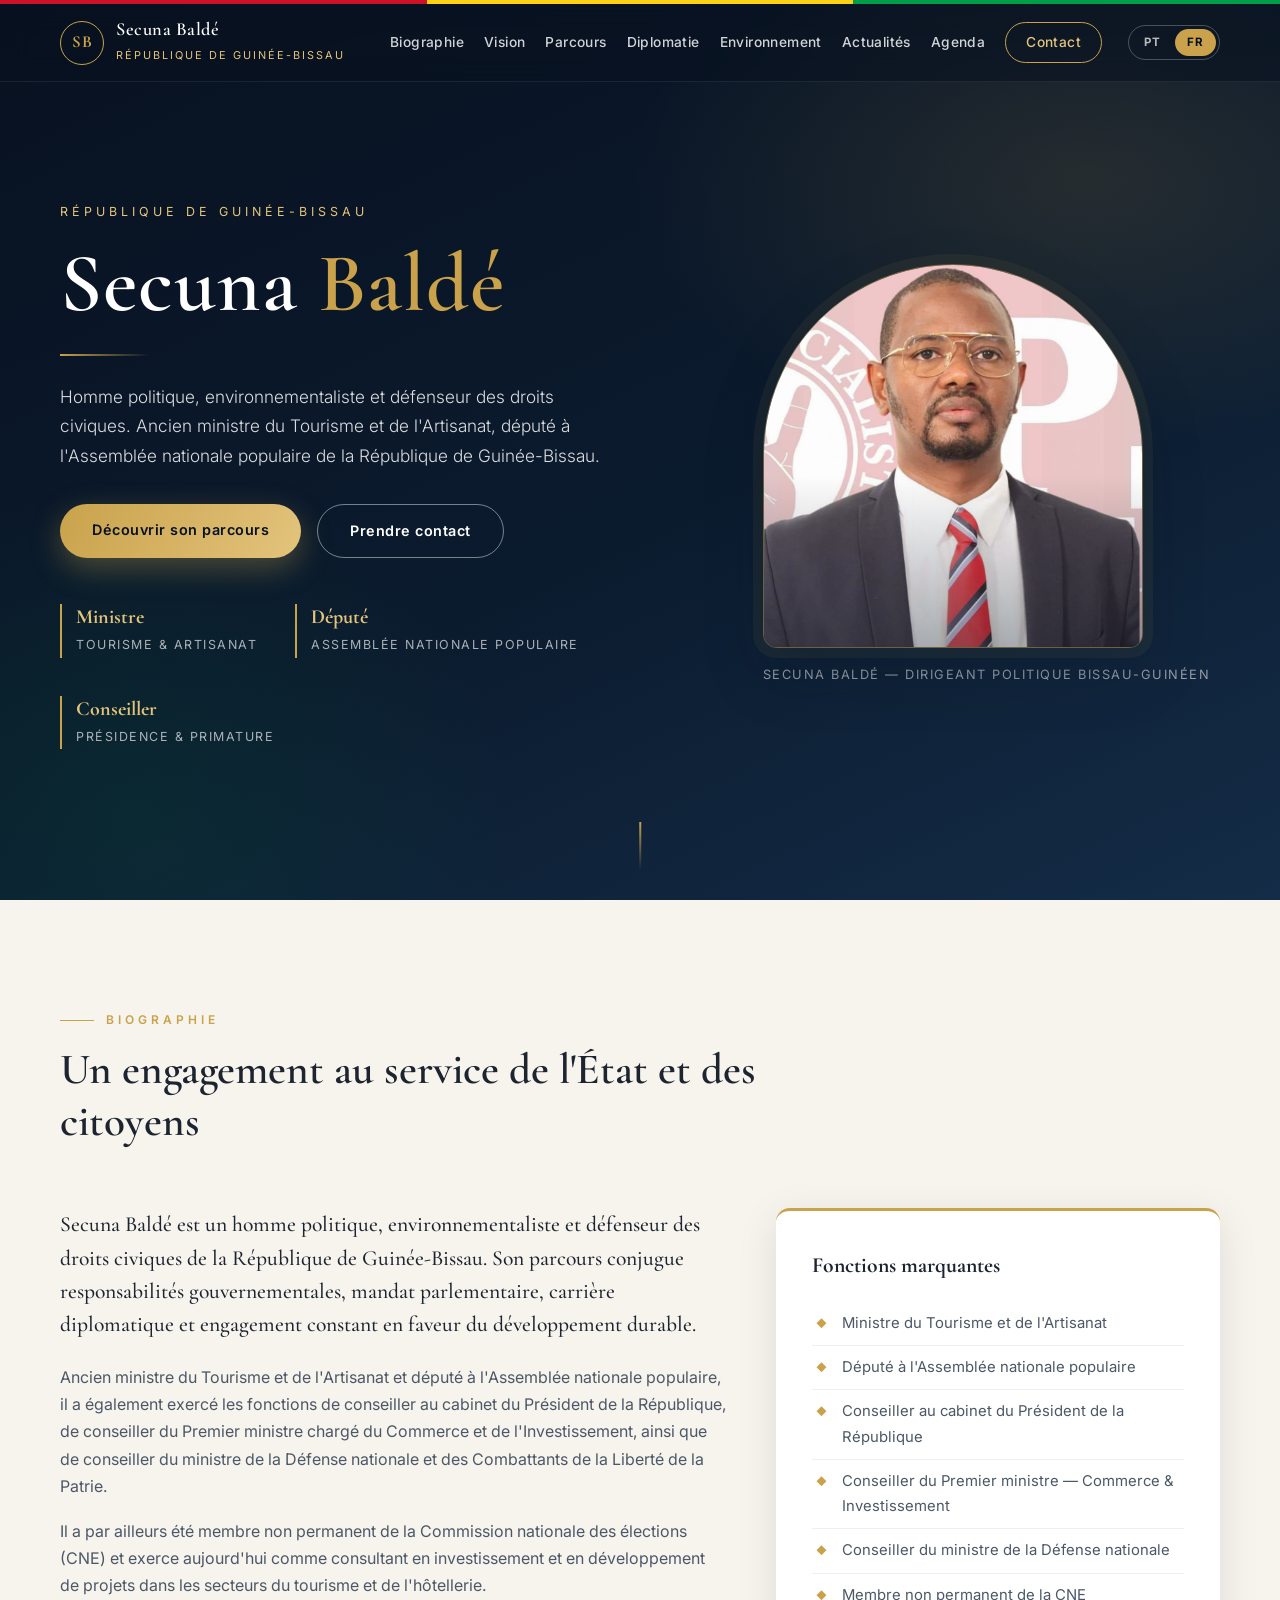
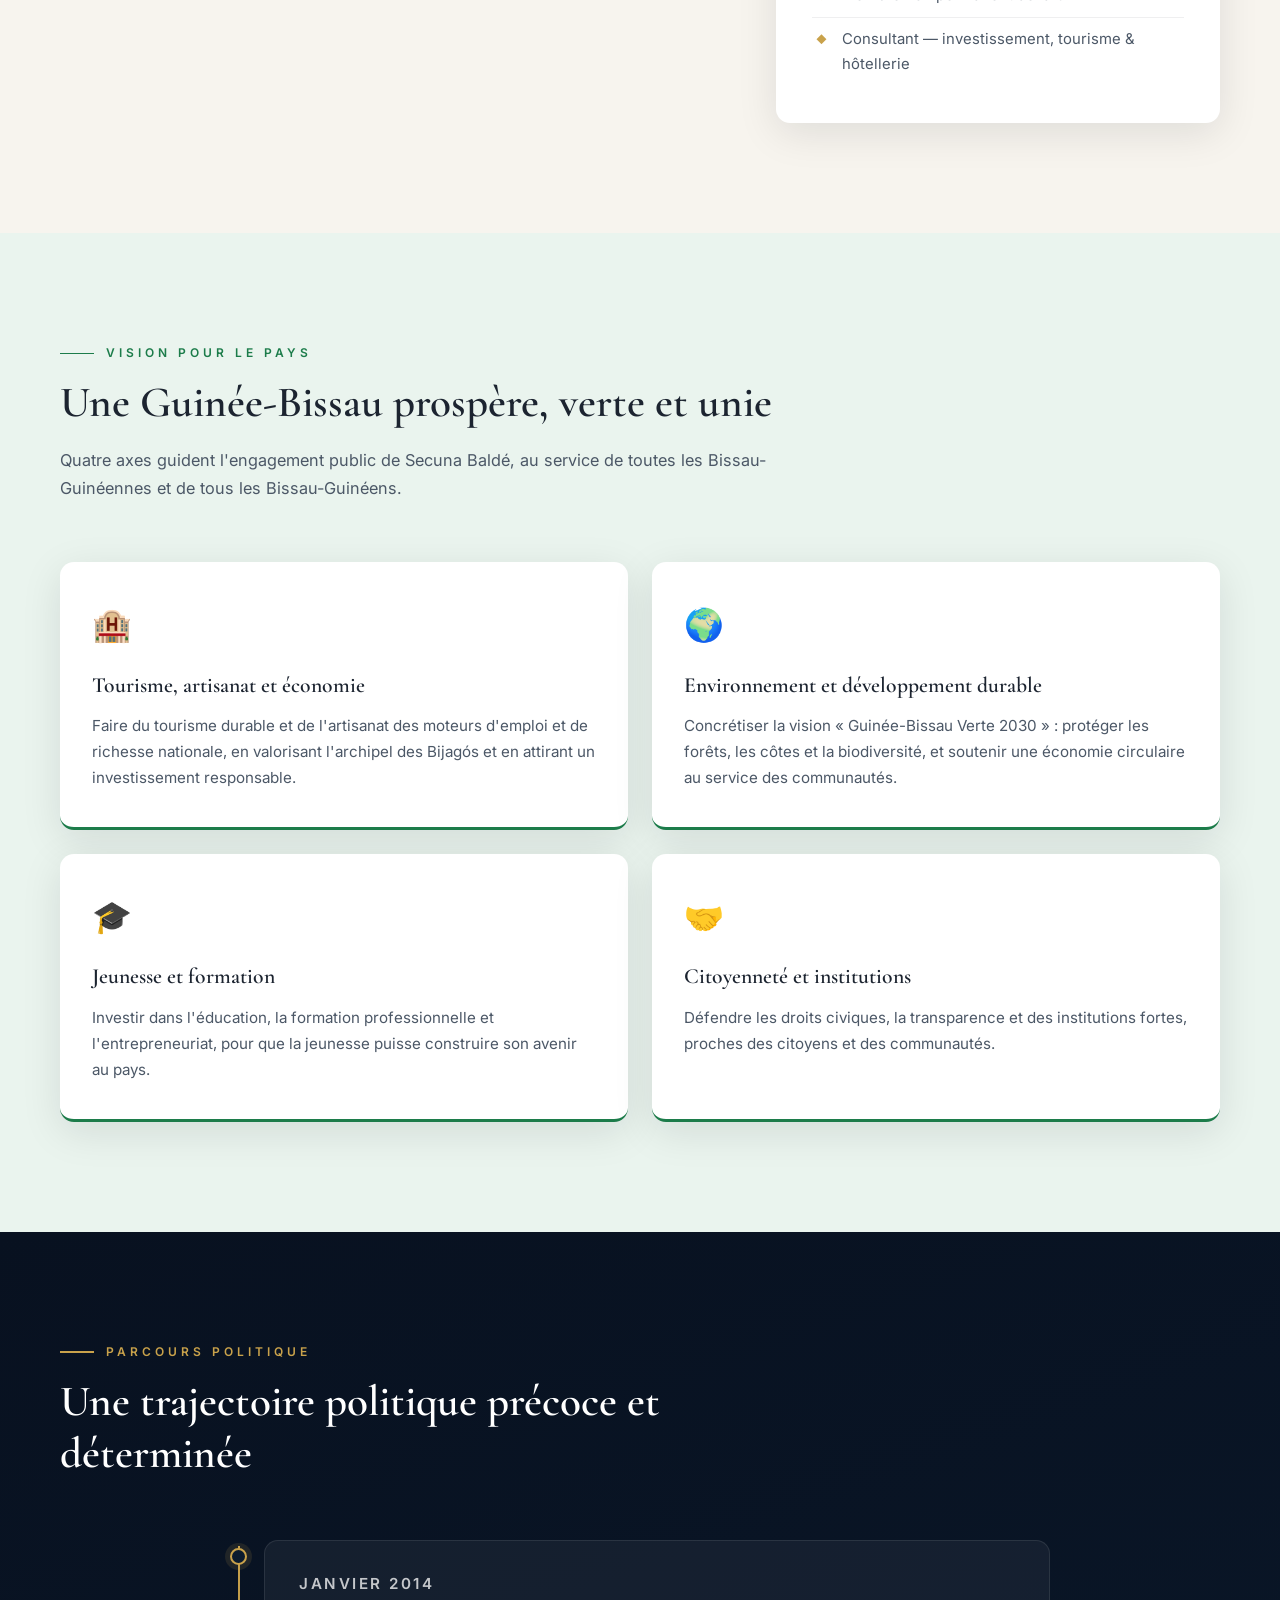
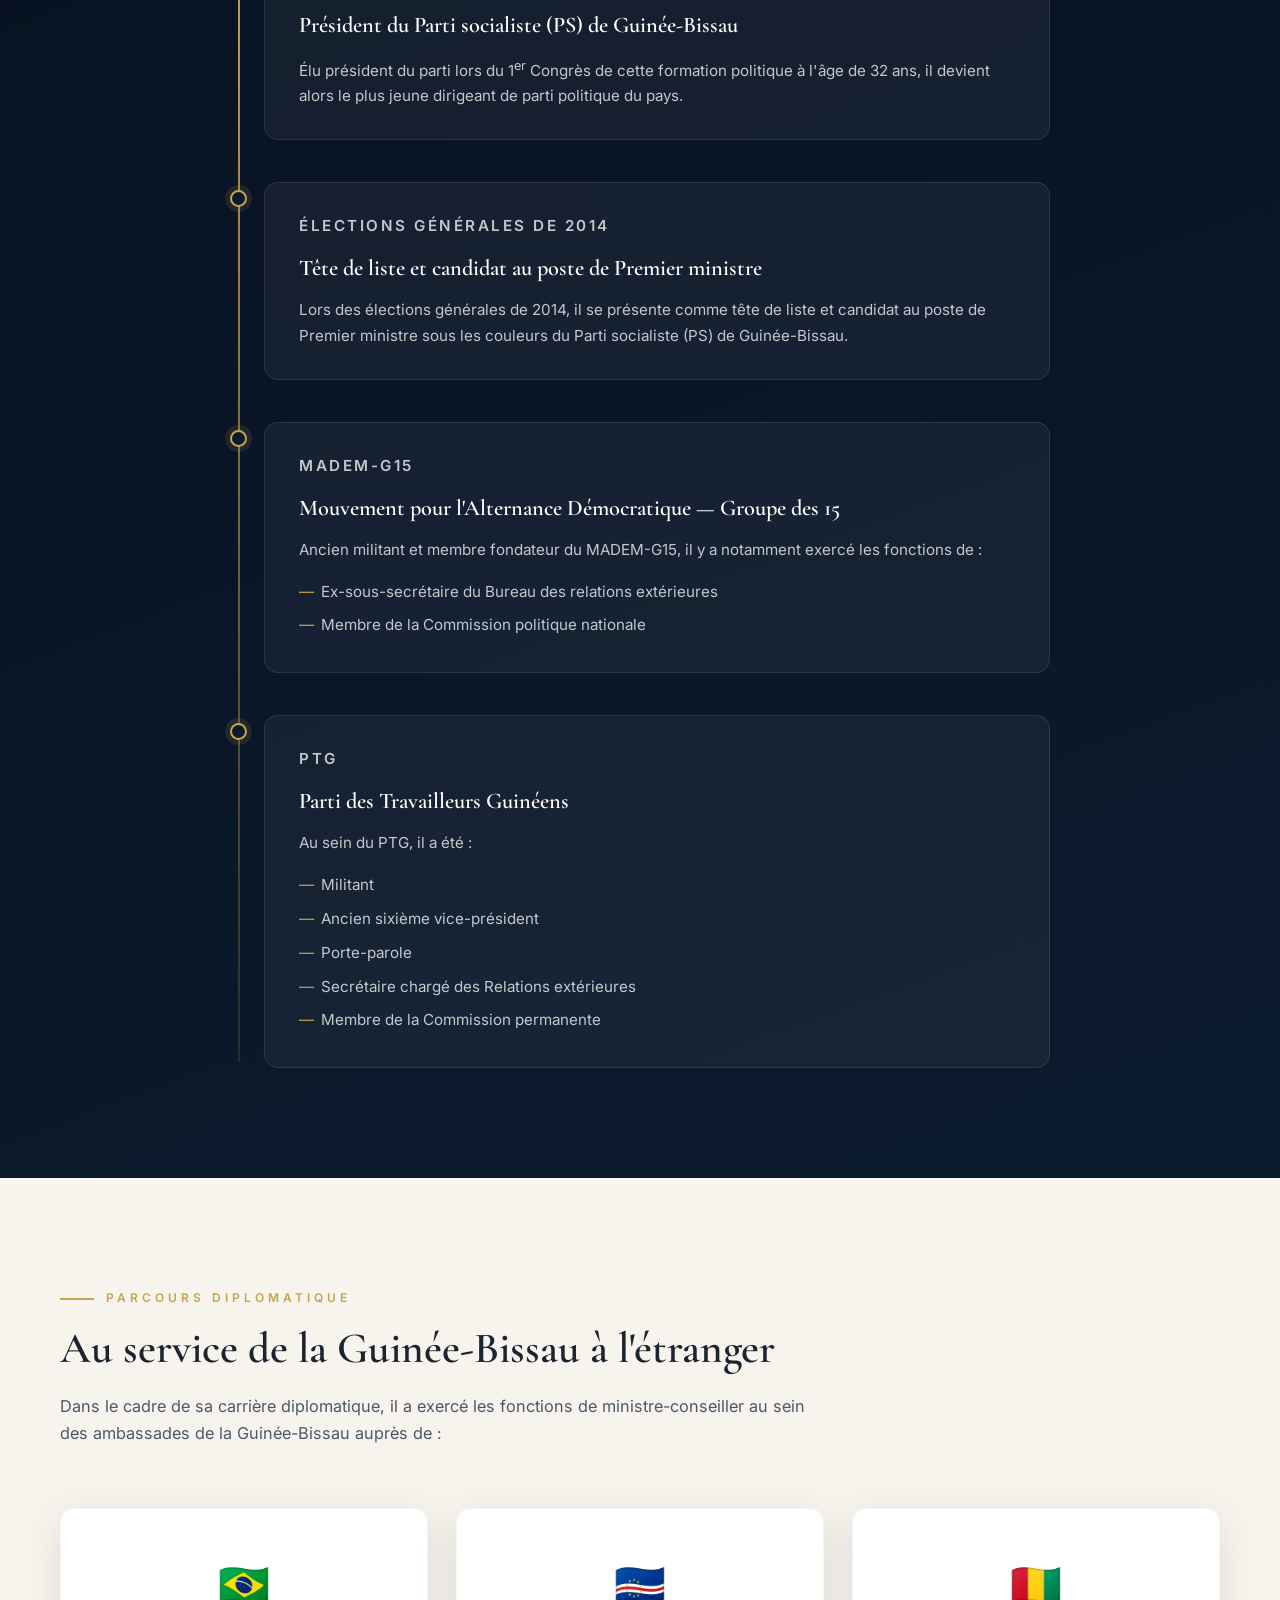
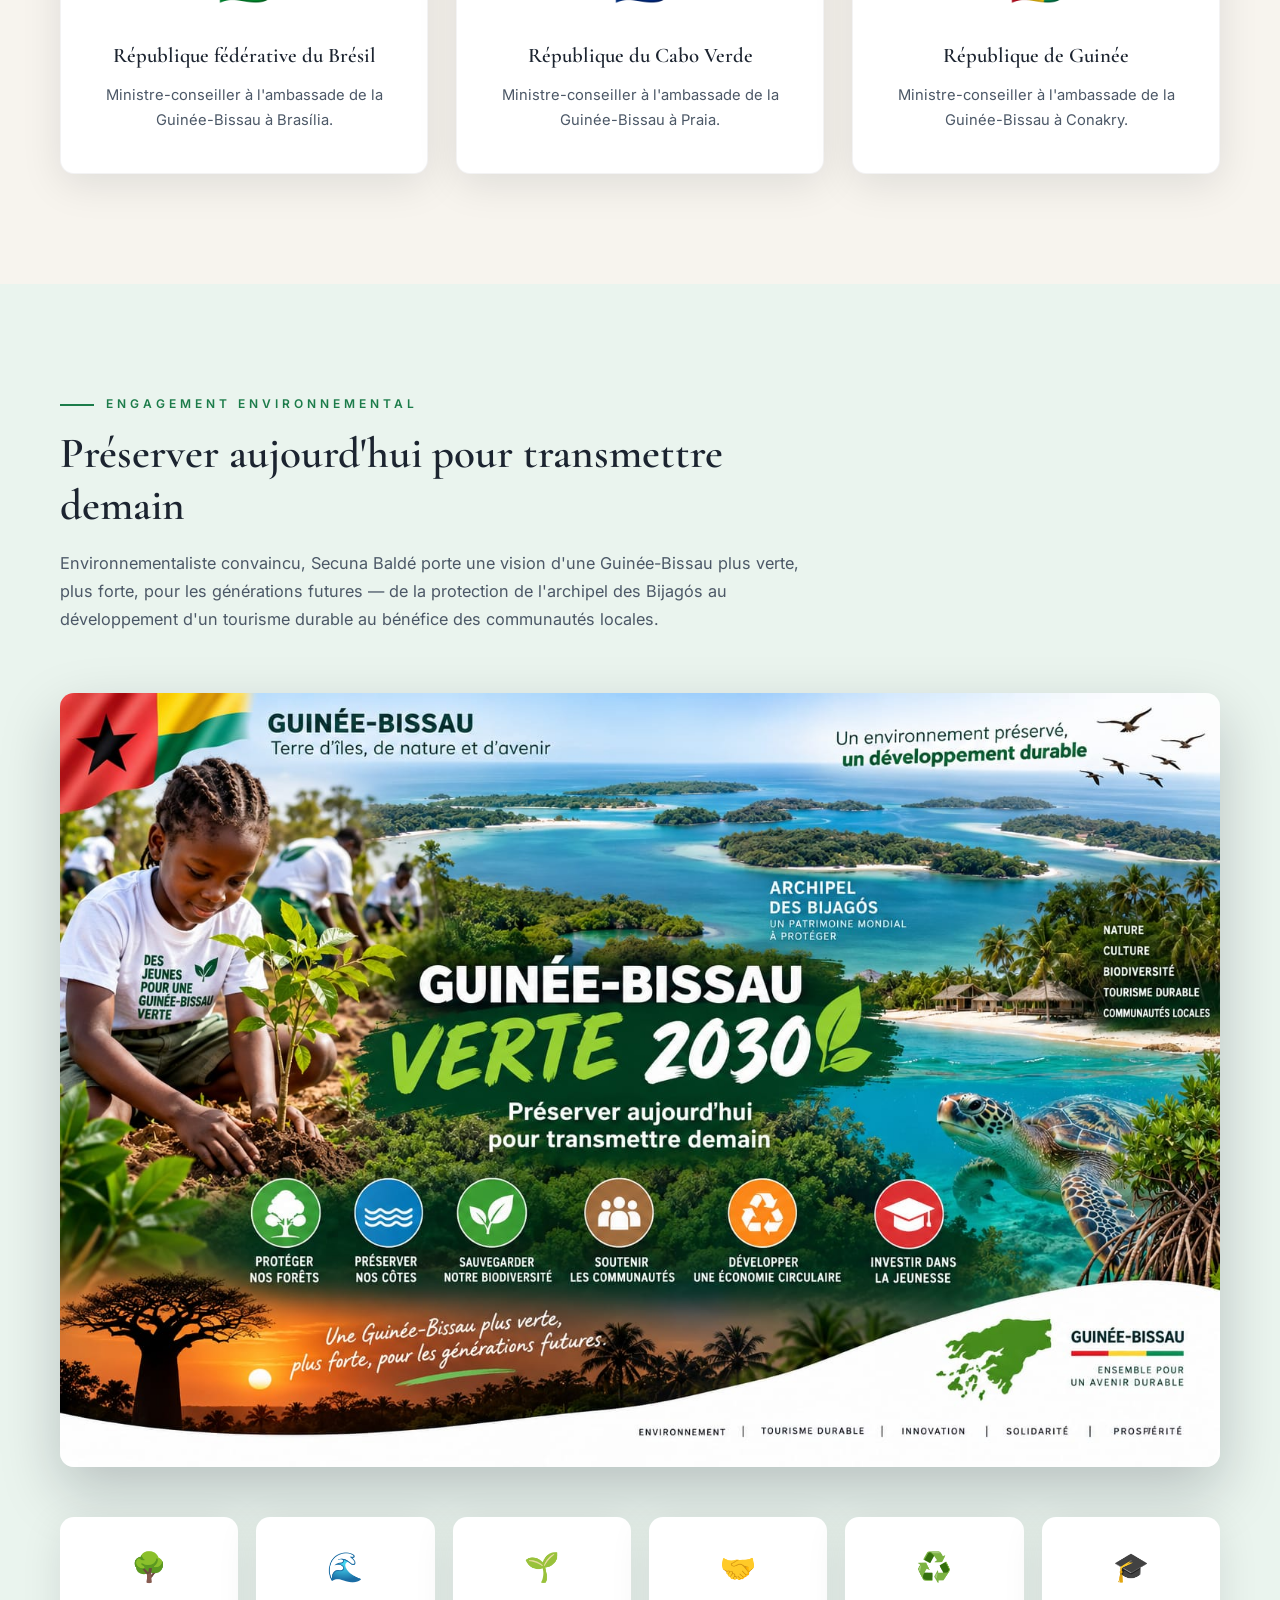
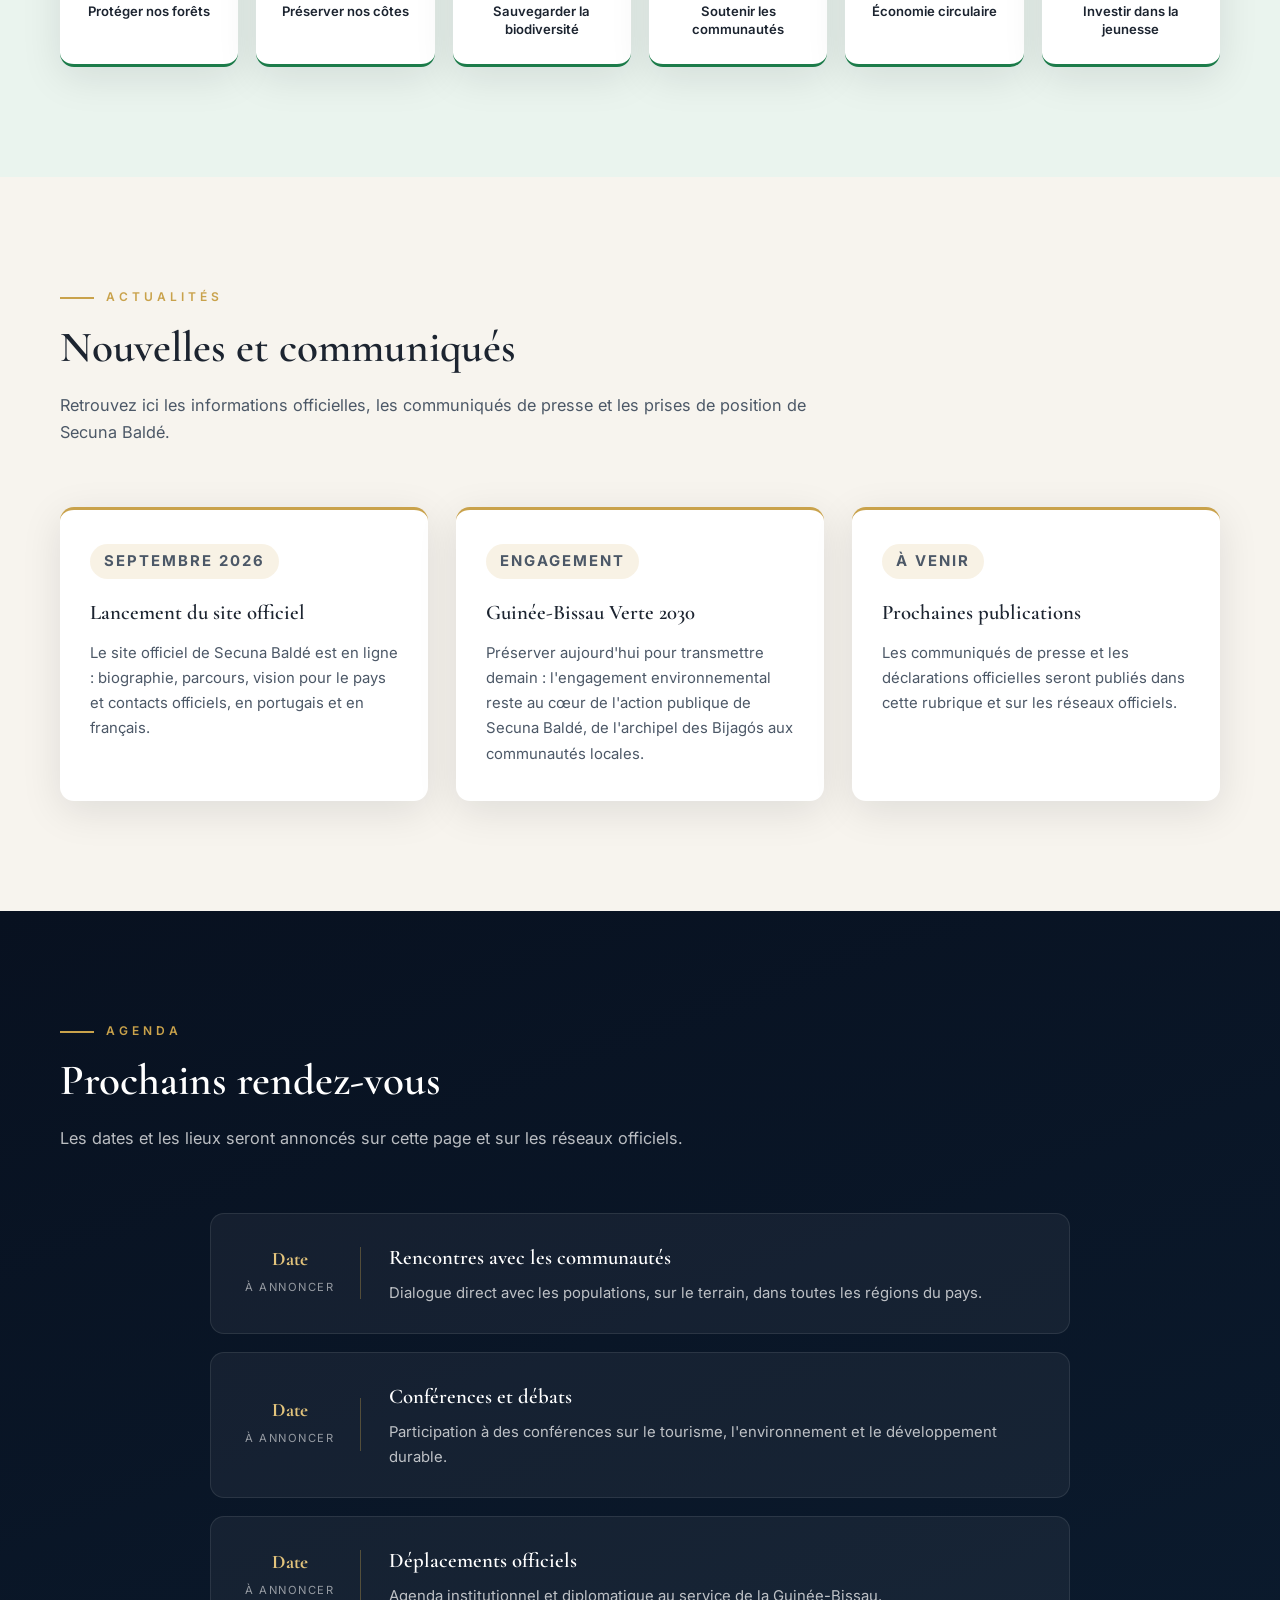
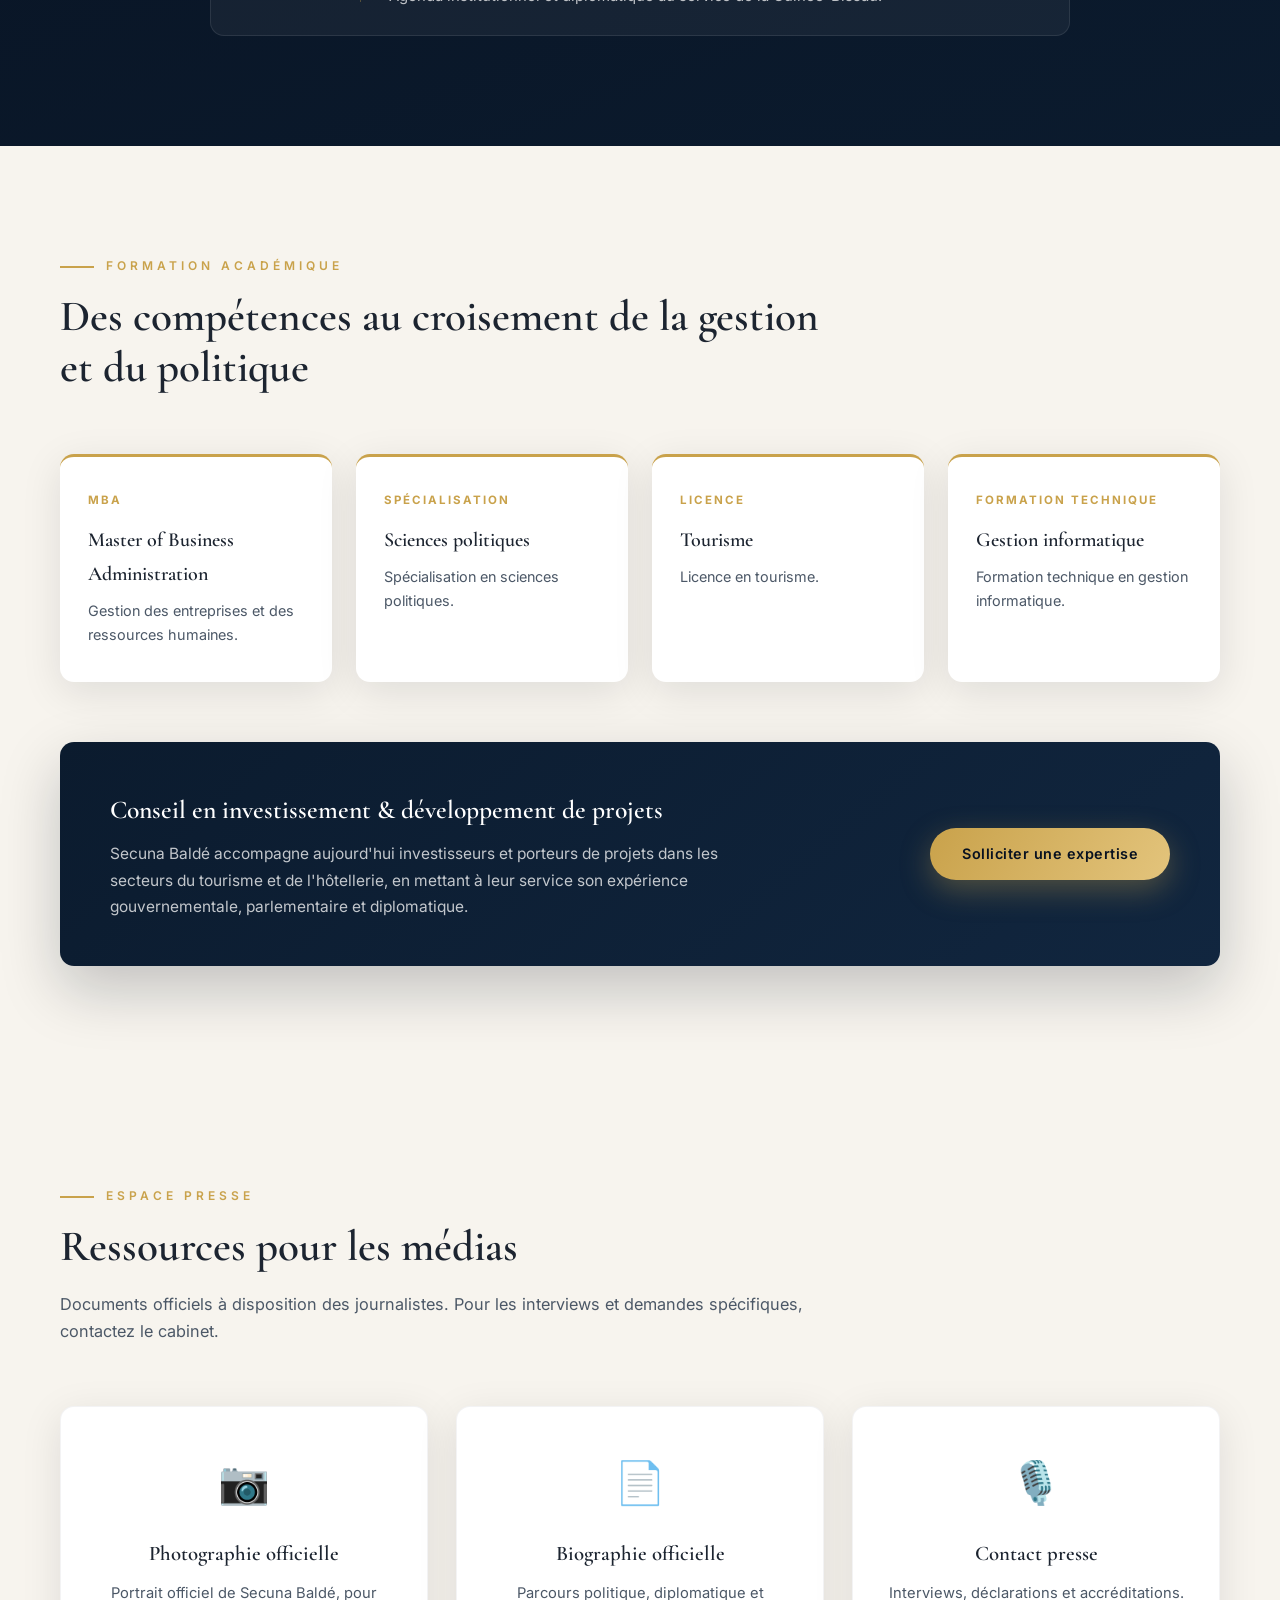
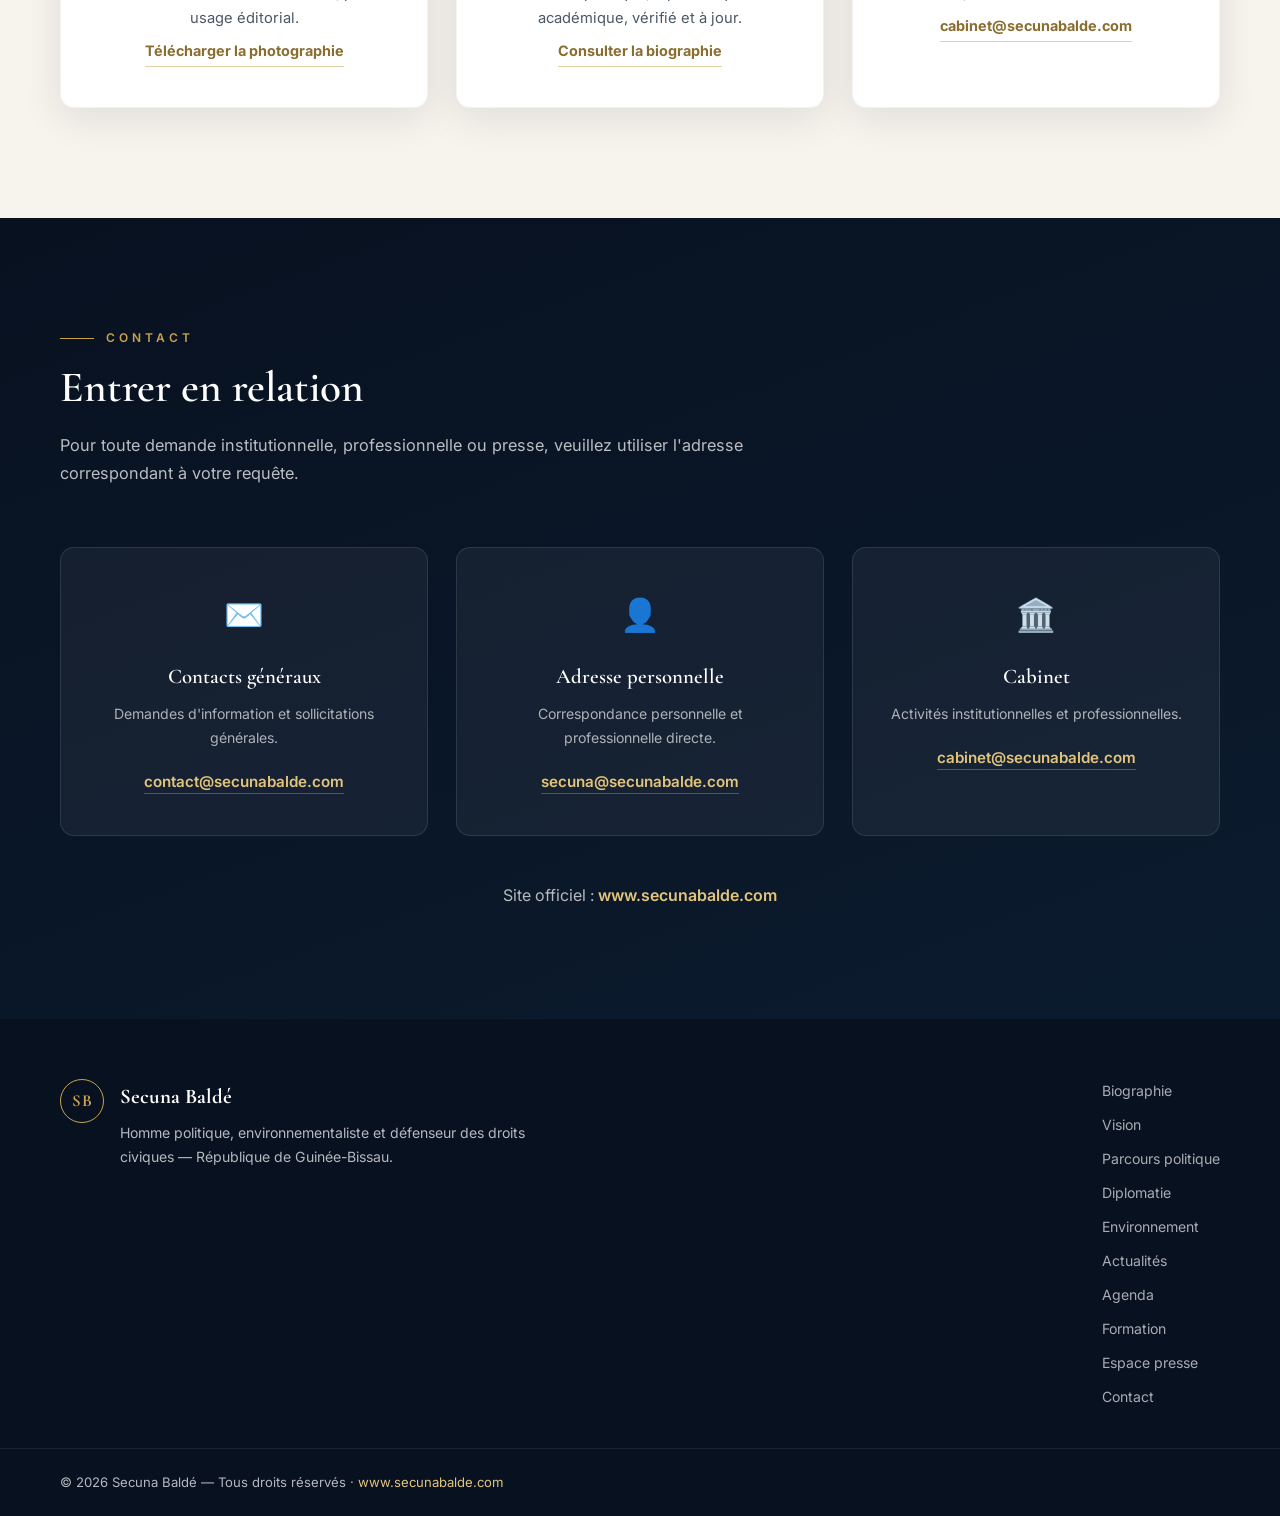
==== commit c305fac3: "Sections campagne bilingues : Vision, Actualites, Agenda, Espace presse - Vision : 4 axes (tourisme/" ====
--- a/fr/index.html
+++ b/fr/index.html
@@ -34,12 +34,13 @@
         </span>
       </a>
       <nav class="main-nav" id="mainNav" aria-label="Navigation principale">
-        <a href="#accueil" class="nav-link active">Accueil</a>
         <a href="#biographie" class="nav-link">Biographie</a>
-        <a href="#politique" class="nav-link">Parcours politique</a>
+        <a href="#vision" class="nav-link">Vision</a>
+        <a href="#politique" class="nav-link">Parcours</a>
         <a href="#diplomatie" class="nav-link">Diplomatie</a>
         <a href="#environnement" class="nav-link">Environnement</a>
-        <a href="#formation" class="nav-link">Formation</a>
+        <a href="#actualites" class="nav-link">Actualités</a>
+        <a href="#agenda" class="nav-link">Agenda</a>
         <a href="#contact" class="nav-link nav-cta">Contact</a>
         <div class="lang-switch" aria-label="Idioma / Langue">
           <a href="../index.html" lang="pt">PT</a>
@@ -133,6 +134,57 @@
       </div>
     </section>
 
+    <!-- ===== VISION ===== -->
+    <section class="section section-green" id="vision">
+      <div class="container">
+        <div class="section-head reveal">
+          <p class="section-kicker section-kicker-green">Vision pour le pays</p>
+          <h2 class="section-title">Une Guinée-Bissau prospère, verte et unie</h2>
+          <p class="section-sub">
+            Quatre axes guident l'engagement public de Secuna Baldé,
+            au service de toutes les Bissau-Guinéennes et de tous les Bissau-Guinéens.
+          </p>
+        </div>
+        <div class="vision-grid">
+          <article class="vision-card reveal">
+            <span aria-hidden="true">🏨</span>
+            <h3>Tourisme, artisanat et économie</h3>
+            <p>
+              Faire du tourisme durable et de l'artisanat des moteurs d'emploi et de
+              richesse nationale, en valorisant l'archipel des Bijagós et en attirant
+              un investissement responsable.
+            </p>
+          </article>
+          <article class="vision-card reveal delay-1">
+            <span aria-hidden="true">🌍</span>
+            <h3>Environnement et développement durable</h3>
+            <p>
+              Concrétiser la vision « Guinée-Bissau Verte 2030 » : protéger les forêts,
+              les côtes et la biodiversité, et soutenir une économie circulaire au
+              service des communautés.
+            </p>
+          </article>
+          <article class="vision-card reveal delay-2">
+            <span aria-hidden="true">🎓</span>
+            <h3>Jeunesse et formation</h3>
+            <p>
+              Investir dans l'éducation, la formation professionnelle et
+              l'entrepreneuriat, pour que la jeunesse puisse construire son avenir
+              au pays.
+            </p>
+          </article>
+          <article class="vision-card reveal delay-3">
+            <span aria-hidden="true">🤝</span>
+            <h3>Citoyenneté et institutions</h3>
+            <p>
+              Défendre les droits civiques, la transparence et des institutions fortes,
+              proches des citoyens et des communautés.
+            </p>
+          </article>
+        </div>
+      </div>
+    </section>
+
     <!-- ===== PARCOURS POLITIQUE ===== -->
     <section class="section section-dark" id="politique">
       <div class="container">
@@ -258,6 +310,83 @@
       </div>
     </section>
 
+    <!-- ===== ACTUALITÉS ===== -->
+    <section class="section" id="actualites">
+      <div class="container">
+        <div class="section-head reveal">
+          <p class="section-kicker">Actualités</p>
+          <h2 class="section-title">Nouvelles et communiqués</h2>
+          <p class="section-sub">
+            Retrouvez ici les informations officielles, les communiqués de presse
+            et les prises de position de Secuna Baldé.
+          </p>
+        </div>
+        <div class="cards-3">
+          <article class="news-card reveal">
+            <p class="news-date">Septembre 2026</p>
+            <h3>Lancement du site officiel</h3>
+            <p>
+              Le site officiel de Secuna Baldé est en ligne : biographie, parcours,
+              vision pour le pays et contacts officiels, en portugais et en français.
+            </p>
+          </article>
+          <article class="news-card reveal delay-1">
+            <p class="news-date">Engagement</p>
+            <h3>Guinée-Bissau Verte 2030</h3>
+            <p>
+              Préserver aujourd'hui pour transmettre demain : l'engagement
+              environnemental reste au cœur de l'action publique de Secuna Baldé,
+              de l'archipel des Bijagós aux communautés locales.
+            </p>
+          </article>
+          <article class="news-card reveal delay-2">
+            <p class="news-date">À venir</p>
+            <h3>Prochaines publications</h3>
+            <p>
+              Les communiqués de presse et les déclarations officielles seront
+              publiés dans cette rubrique et sur les réseaux officiels.
+            </p>
+          </article>
+        </div>
+      </div>
+    </section>
+
+    <!-- ===== AGENDA ===== -->
+    <section class="section section-dark" id="agenda">
+      <div class="container">
+        <div class="section-head reveal">
+          <p class="section-kicker">Agenda</p>
+          <h2 class="section-title">Prochains rendez-vous</h2>
+          <p class="section-sub">
+            Les dates et les lieux seront annoncés sur cette page et sur les réseaux officiels.
+          </p>
+        </div>
+        <div class="agenda-list">
+          <article class="agenda-item reveal">
+            <div class="agenda-date"><strong>Date</strong><span>à annoncer</span></div>
+            <div class="agenda-info">
+              <h3>Rencontres avec les communautés</h3>
+              <p>Dialogue direct avec les populations, sur le terrain, dans toutes les régions du pays.</p>
+            </div>
+          </article>
+          <article class="agenda-item reveal delay-1">
+            <div class="agenda-date"><strong>Date</strong><span>à annoncer</span></div>
+            <div class="agenda-info">
+              <h3>Conférences et débats</h3>
+              <p>Participation à des conférences sur le tourisme, l'environnement et le développement durable.</p>
+            </div>
+          </article>
+          <article class="agenda-item reveal delay-2">
+            <div class="agenda-date"><strong>Date</strong><span>à annoncer</span></div>
+            <div class="agenda-info">
+              <h3>Déplacements officiels</h3>
+              <p>Agenda institutionnel et diplomatique au service de la Guinée-Bissau.</p>
+            </div>
+          </article>
+        </div>
+      </div>
+    </section>
+
     <!-- ===== FORMATION & EXPERTISE ===== -->
     <section class="section" id="formation">
       <div class="container">
@@ -298,6 +427,40 @@
             </p>
           </div>
           <a href="#contact" class="btn btn-gold">Solliciter une expertise</a>
+        </div>
+      </div>
+    </section>
+
+    <!-- ===== PRESSE ===== -->
+    <section class="section" id="presse">
+      <div class="container">
+        <div class="section-head reveal">
+          <p class="section-kicker">Espace presse</p>
+          <h2 class="section-title">Ressources pour les médias</h2>
+          <p class="section-sub">
+            Documents officiels à disposition des journalistes. Pour les interviews
+            et demandes spécifiques, contactez le cabinet.
+          </p>
+        </div>
+        <div class="cards-3">
+          <article class="country-card reveal">
+            <span class="country-flag" aria-hidden="true">📷</span>
+            <h3>Photographie officielle</h3>
+            <p>Portrait officiel de Secuna Baldé, pour usage éditorial.</p>
+            <a class="press-link" href="../assets/mr_balde.jpeg" download="secuna-balde-portrait-officiel.jpg">Télécharger la photographie</a>
+          </article>
+          <article class="country-card reveal delay-1">
+            <span class="country-flag" aria-hidden="true">📄</span>
+            <h3>Biographie officielle</h3>
+            <p>Parcours politique, diplomatique et académique, vérifié et à jour.</p>
+            <a class="press-link" href="#biographie">Consulter la biographie</a>
+          </article>
+          <article class="country-card reveal delay-2">
+            <span class="country-flag" aria-hidden="true">🎙️</span>
+            <h3>Contact presse</h3>
+            <p>Interviews, déclarations et accréditations.</p>
+            <a class="press-link" href="mailto:cabinet@secunabalde.com">cabinet@secunabalde.com</a>
+          </article>
         </div>
       </div>
     </section>
@@ -353,9 +516,14 @@
       </div>
       <nav class="footer-nav" aria-label="Navigation de pied de page">
         <a href="#biographie">Biographie</a>
+        <a href="#vision">Vision</a>
         <a href="#politique">Parcours politique</a>
         <a href="#diplomatie">Diplomatie</a>
         <a href="#environnement">Environnement</a>
+        <a href="#actualites">Actualités</a>
+        <a href="#agenda">Agenda</a>
+        <a href="#formation">Formation</a>
+        <a href="#presse">Espace presse</a>
         <a href="#contact">Contact</a>
       </nav>
     </div>
--- a/css/style.css
+++ b/css/style.css
@@ -119,7 +119,7 @@
 .main-nav {
   display: flex;
   align-items: center;
-  gap: 26px;
+  gap: 20px;
 }
 .nav-link {
   color: rgba(255, 255, 255, 0.82);
@@ -638,6 +638,122 @@
 .contact-site a { color: var(--gold-light); text-decoration: none; font-weight: 600; }
 .contact-site a:hover { text-decoration: underline; }
 
+/* ---------- Vision (axes du programme) ---------- */
+.vision-grid {
+  display: grid;
+  grid-template-columns: repeat(2, 1fr);
+  gap: 24px;
+}
+.vision-card {
+  background: var(--white);
+  border-radius: var(--radius);
+  padding: 36px 32px;
+  box-shadow: var(--shadow-soft);
+  border-bottom: 3px solid var(--green);
+  transition: transform 0.3s ease, box-shadow 0.3s ease;
+}
+.vision-card:hover { transform: translateY(-6px); box-shadow: var(--shadow-strong); }
+.vision-card > span { font-size: 2rem; display: block; margin-bottom: 14px; }
+.vision-card h3 {
+  font-family: var(--font-serif);
+  font-size: 1.35rem;
+  font-weight: 600;
+  margin-bottom: 10px;
+}
+.vision-card p { color: var(--ink-soft); font-size: 0.95rem; }
+
+/* ---------- Actualités ---------- */
+.news-card {
+  background: var(--white);
+  border-radius: var(--radius);
+  padding: 34px 30px;
+  box-shadow: var(--shadow-soft);
+  border-top: 3px solid var(--gold);
+  transition: transform 0.3s ease, box-shadow 0.3s ease;
+}
+.news-card:hover { transform: translateY(-8px); box-shadow: var(--shadow-strong); }
+.news-date {
+  display: inline-block;
+  font-size: 0.7rem;
+  text-transform: uppercase;
+  letter-spacing: 2px;
+  font-weight: 700;
+  color: #8a6d2f;
+  background: rgba(201, 162, 75, 0.14);
+  border-radius: 999px;
+  padding: 5px 14px;
+  margin-bottom: 16px;
+}
+.news-card h3 {
+  font-family: var(--font-serif);
+  font-size: 1.3rem;
+  font-weight: 600;
+  margin-bottom: 10px;
+}
+.news-card p { color: var(--ink-soft); font-size: 0.93rem; }
+
+/* ---------- Agenda ---------- */
+.agenda-list {
+  max-width: 860px;
+  margin-inline: auto;
+  display: flex;
+  flex-direction: column;
+  gap: 18px;
+}
+.agenda-item {
+  display: flex;
+  gap: 28px;
+  align-items: center;
+  background: rgba(255, 255, 255, 0.05);
+  border: 1px solid rgba(255, 255, 255, 0.09);
+  border-radius: var(--radius);
+  padding: 26px 32px;
+  transition: border-color 0.3s ease, transform 0.3s ease;
+}
+.agenda-item:hover { border-color: rgba(201, 162, 75, 0.45); transform: translateX(6px); }
+.agenda-date {
+  flex-shrink: 0;
+  width: 118px;
+  text-align: center;
+  border-right: 1px solid rgba(201, 162, 75, 0.35);
+  padding-right: 24px;
+}
+.agenda-date strong {
+  display: block;
+  font-family: var(--font-serif);
+  font-size: 1.2rem;
+  color: var(--gold-light);
+  line-height: 1.3;
+}
+.agenda-date span {
+  font-size: 0.7rem;
+  text-transform: uppercase;
+  letter-spacing: 1.5px;
+  color: rgba(255, 255, 255, 0.55);
+}
+.agenda-info h3 {
+  font-family: var(--font-serif);
+  font-size: 1.3rem;
+  font-weight: 600;
+  color: var(--white);
+  margin-bottom: 6px;
+}
+.agenda-info p { color: rgba(255, 255, 255, 0.72); font-size: 0.93rem; }
+
+/* ---------- Espace presse ---------- */
+.press-link {
+  display: inline-block;
+  margin-top: 8px;
+  color: #8a6d2f;
+  font-weight: 700;
+  font-size: 0.9rem;
+  text-decoration: none;
+  border-bottom: 1.5px solid rgba(201, 162, 75, 0.5);
+  padding-bottom: 2px;
+  transition: color 0.25s ease, border-color 0.25s ease;
+}
+.press-link:hover { color: var(--gold); border-color: var(--gold); }
+
 /* ---------- Sections personnalisées (mode édition) ---------- */
 .custom-content p {
   color: var(--ink-soft);
@@ -747,15 +863,7 @@
   .cards-4 { grid-template-columns: repeat(2, 1fr); }
 }
 
-@media (max-width: 880px) {
-  .hero { padding-top: 120px; }
-  .hero-inner { grid-template-columns: 1fr; gap: 50px; }
-  .hero-portrait { order: -1; }
-  .portrait-frame { width: min(300px, 75vw); }
-  .bio-grid { grid-template-columns: 1fr; }
-  .cards-3 { grid-template-columns: 1fr; }
-  .consulting { flex-direction: column; text-align: center; align-items: center; }
-
+@media (max-width: 1200px) {
   .main-nav {
     position: fixed;
     top: 76px; right: 0;
@@ -769,12 +877,33 @@
     transform: translateX(110%);
     transition: transform 0.35s ease;
     min-width: 240px;
+    max-height: calc(100vh - 90px);
+    overflow-y: auto;
   }
   .main-nav.open { transform: translateX(0); }
   .nav-link { font-size: 1rem; padding-block: 10px; }
   .nav-cta { margin-top: 12px; }
   .lang-switch { margin: 14px 0 0; }
   .nav-toggle { display: flex; }
+}
+
+@media (max-width: 880px) {
+  .hero { padding-top: 120px; }
+  .hero-inner { grid-template-columns: 1fr; gap: 50px; }
+  .hero-portrait { order: -1; }
+  .portrait-frame { width: min(300px, 75vw); }
+  .bio-grid { grid-template-columns: 1fr; }
+  .cards-3 { grid-template-columns: 1fr; }
+  .consulting { flex-direction: column; text-align: center; align-items: center; }
+  .vision-grid { grid-template-columns: 1fr; }
+  .agenda-item { flex-direction: column; align-items: flex-start; gap: 14px; }
+  .agenda-date {
+    width: auto;
+    text-align: left;
+    border-right: none;
+    border-bottom: 1px solid rgba(201, 162, 75, 0.35);
+    padding: 0 0 10px;
+  }
 }
 
 @media (max-width: 560px) {
